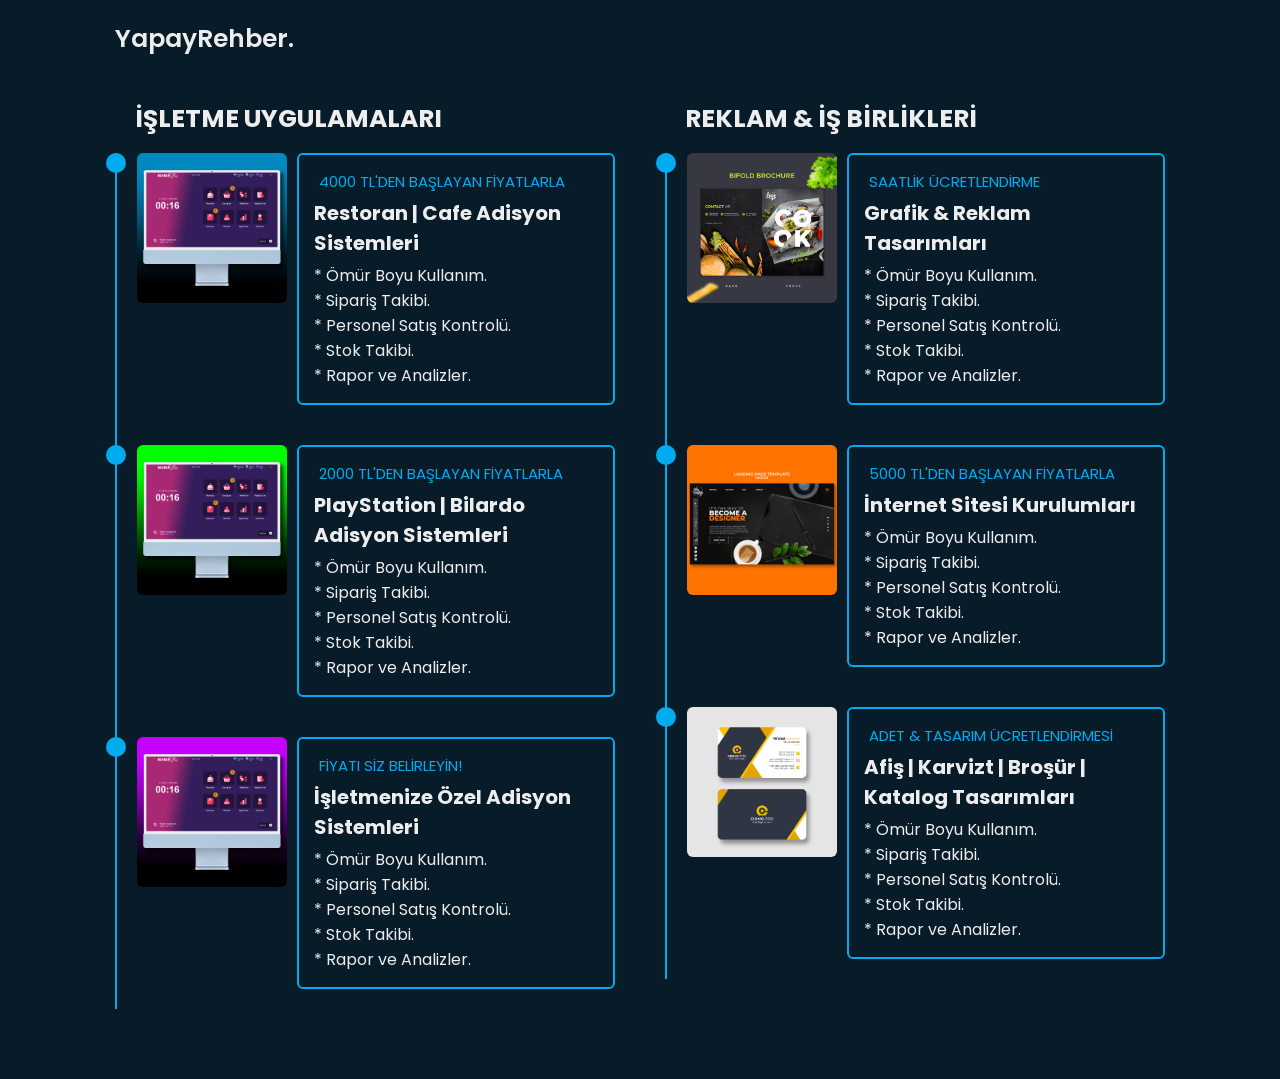
==== menu.html @ 58a8ab29 "Add files via upload" ====
<!DOCTYPE html>
<html lang="en">

<head>
    <meta charset="UTF-8">
    <meta http-equiv="X-UA-Compatible" content="IE=edge">
    <meta name="viewport" content="width=device-width, initial-scale=1.0">
    <title>Yapay Rehber | Yazılım ve Teknoloji</title>

    <link rel="stylesheet" href="mstyle.css">
</head>

<body>
    <!-- Menü Bar Tasarımı -->
    <header class="header">
        <a href="index.html" class="logo">YapayRehber.<span class="animate" style="--i:1;"></span></a>


        <div class="bx bx-menu" id="menu-icon"><span class="animate" style="--i:2;"></span></div>

    </header>

    <!-- Yolculuğum Sayfası Tasarımı -->
    <section class="education" id="education">
        <div class="education-row">
            <div class="education-column">
                <h3 class="title">İŞLETME UYGULAMALARI<span class="animate scroll" style="--i:2;"></span></h3>

                <div class="education-box">
                    <div class="education-content">
                        <div class="image-container">
                            <img src="home1.png" alt="Programlama Resmi">
                        </div>
                        <div class="content">
                            <div class="year"><i class="bx bxs-calendar"></i> 4000 TL'DEN BAŞLAYAN FİYATLARLA</div>
                            <h3>Restoran | Cafe Adisyon Sistemleri</h3>
                            <p>* Ömür Boyu Kullanım.<br>
                               * Sipariş Takibi.<br>
                               * Personel Satış Kontrolü.<br>
                               * Stok Takibi.<br>
                               * Rapor ve Analizler.<br>
                            </p>
                        </div>
                    </div>

                    <div class="education-content">
                        <div class="image-container">
                            <img src="home2.png" alt="Programlama Resmi">
                        </div>
                        <div class="content">
                            <div class="year"><i class="bx bxs-calendar"></i> 2000 TL'DEN BAŞLAYAN FİYATLARLA</div>
                            <h3>PlayStation | Bilardo Adisyon Sistemleri</h3>
                            <p>* Ömür Boyu Kullanım.<br>
                               * Sipariş Takibi.<br>
                               * Personel Satış Kontrolü.<br>
                               * Stok Takibi.<br>
                               * Rapor ve Analizler.<br>
                            </p>
                        </div>
                    </div>

                    <div class="education-content">
                        <div class="image-container">
                            <img src="home3.png" alt="Programlama Resmi">
                        </div>
                        <div class="content">
                            <div class="year"><i class="bx bxs-calendar"></i> FİYATI SİZ BELİRLEYİN!</div>
                            <h3>İşletmenize Özel Adisyon Sistemleri</h3>
                            <p>* Ömür Boyu Kullanım.<br>
                               * Sipariş Takibi.<br>
                               * Personel Satış Kontrolü.<br>
                               * Stok Takibi.<br>
                               * Rapor ve Analizler.<br>
                            </p>
                        </div>
                    </div>
                    <span class="animate scroll" style="--i:3;"></span>
                </div>
            </div>

            <div class="education-column">
                <h3 class="title">REKLAM & İŞ BİRLİKLERİ <span class="animate scroll" style="--i:4;"></span></h3>

                <div class="education-box">
                    <div class="education-content">
                        <div class="image-container">
                            <img src="menu2.jpg" alt="Programlama Resmi">
                        </div>
                        <div class="content">
                            <div class="year"><i class="bx bxs-calendar"></i> SAATLİK ÜCRETLENDİRME</div>
                            <h3>Grafik & Reklam Tasarımları</h3>
                            <p>* Ömür Boyu Kullanım.<br>
                               * Sipariş Takibi.<br>
                               * Personel Satış Kontrolü.<br>
                               * Stok Takibi.<br>
                               * Rapor ve Analizler.<br>
                            </p>
                        </div>
                    </div>

                    <div class="education-content">
                        <div class="image-container">
                            <img src="menu5.png" alt="Programlama Resmi">
                        </div>
                        <div class="content">
                            <div class="year"><i class="bx bxs-calendar"></i> 5000 TL'DEN BAŞLAYAN FİYATLARLA</div>
                            <h3>İnternet Sitesi Kurulumları</h3>
                            <p>* Ömür Boyu Kullanım.<br>
                               * Sipariş Takibi.<br>
                               * Personel Satış Kontrolü.<br>
                               * Stok Takibi.<br>
                               * Rapor ve Analizler.<br>
                            </p>
                        </div>
                    </div>

                    <div class="education-content">
                        <div class="image-container">
                            <img src="menu1.jpg" alt="Programlama Resmi">
                        </div>
                        <div class="content">
                            <div class="year"><i class="bx bxs-calendar"></i> ADET & TASARIM ÜCRETLENDİRMESİ</div>
                            <h3>Afiş | Karvizt | Broşür | Katalog Tasarımları</h3>
                            <p>* Ömür Boyu Kullanım.<br>
                               * Sipariş Takibi.<br>
                               * Personel Satış Kontrolü.<br>
                               * Stok Takibi.<br>
                               * Rapor ve Analizler.<br>
                            </p>
                        </div>
                    </div>
                    <span class="animate scroll" style="--i:5;"></span>
                </div>
            </div>
        </div>
    </section>

    <script src="mscrip.js"></script>
</body>
</html>
---- mstyle.css ----
@import url("https://fonts.googleapis.com/css2?family=Poppins:wght@300;400;500;600;700;800;900&display=swap");

* {
    margin: 0;
    padding: 0;
    box-sizing: border-box;
    text-decoration: none;
    border: none;
    outline: none;
    scroll-behavior: smooth;
    font-family: "Poppins", "sans-serif";
}

:root {
    --bg-color: #081b29;
    --second-bg-color: #112e42;
    --text-color: #ededed;
    --mainicolor: #00abf0;
}

html {
    font-size: 62.5%;
    overflow-x: hidden;
}

body {
    background: var(--bg-color);
    color: var(--text-color);
}

.header {
    position: fixed;
    top: 0;
    left: 0;
    width: 100%;
    padding: 2rem 9%;
    background: transparent;
    display: flex;
    justify-content: space-between;
    align-items: center;
    z-index: 100;
    transition: .3s;
}

.header.sticky {
    background: var(--bg-color);
}   

.logo {
    position: relative;
    font-size: 2.5rem;
    color: var(--text-color);
    font-weight: 600;
}
.navbar {
    position: relative;
}

.navbar a {
    font-size: 1.7rem;
    color: var(--text-color);
    font-weight: 500;
    margin-left: 3.5rem;
    transition: .3s;
}

.navbar a:hover,
.navbar a.active {
    color: var(--mainicolor);
}

#menu-icon {
    position: relative;
    font-size: 3.6rem;
    color: var(--text-color);
    cursor: pointer;
    display: none;
}

section {
    min-height: 100vh;
    padding: 10rem 9% 2rem;
}

/* Yolculuğum sayfası  */
.education {
    display: flex;
    justify-content: center;
    align-items: center;
    flex-direction: column;
    min-height: auto;
    padding-bottom: 5rem;
}

.education .education-row {
    display: flex;
    flex-wrap: wrap;
    gap: 5rem;
}

.education-row .education-column {
    flex: 1 1 40rem;
}

.education-column .title {
    position: relative;
    display: inline-block;
    font-size: 2.5rem;
    margin: 0 0 1.5rem 2rem;
}

.education-column .education-box {
    position: relative;
    border-left: .2rem solid var(--mainicolor);
}

.education-box .education-content {
    position: relative;
    padding-left: 2rem;
}

.education-box .education-content::before {
    content: "";
    position: absolute;
    top: 0;
    left: -1.1rem;
    width: 2rem;
    height: 2rem;
    background: var(--mainicolor);
    border-radius: 50%;
}

.education-content .content {
    position: relative;
    padding: 1.5rem;
    border: .2rem solid var(--mainicolor);
    border-radius: .6rem;
    margin-bottom: 2rem;
    overflow: hidden;
}

.education-content .content::before {
    content: "";
    position: absolute;
    top: 0;
    left: 0;
    width: 0;
    height: 100%;
    background: var(--second-bg-color);
    z-index: -1;
    transition: .5s;
}

.education-content .content:hover::before {
    width: 100%;
}

.education-content .content .year {
    font-size: 1.5rem;
    color: var(--mainicolor);
    padding-bottom: .5rem;
}

.education-content .content .year i {
    padding-right: .5rem;
}

.education-content .content h3 {
    font-size: 2rem;
}

.education-content .content p {
    font-size: 1.6rem;
    padding-top: .5rem;
}

/* anımation reload and scroll  */
.animate {
    position: absolute;
    top: 0%;
    right: 0;
    width: 100%;
    height: 100%;
    background-color: var(--bg-color);
    z-index: 98;
}
.animate.home-img {
    width: 50%;
}

.logo .animate,
.navbar .animate,
#menu-icon .animate,
.home.show-animate .animate {
    animation: showRight 1s ease forwards;
    animation-delay: calc(.3s * var(--i));
}
.animate.scroll {
    transition: 1s ease;
    transition-delay:calc(.3s / var(--i)) ;
    animation: none;
}

section:nth-child(odd) .animate.scroll,
.footer .animate.animate.scroll {
    background: var(--second-bg-color);
}

.education .education-box .animate.scroll {
    width: 105%;
}

.about.show-animate .animate.scroll,
.education.show-animate .animate.scroll,
.skills.show-animate .animate.scroll,
.contact.show-animate .animate.scroll,
.footer.show-animate .animate.scroll{
    transition-delay: calc(.3s * var(--i));
    width: 0;
}

/* keyframes anımatıons */
@keyframes homeBgText {
    0%,
    10%,
    100% {
        background-position: -33rem 0;
    }

    65%,
    85% {
        background-position:0 0;
    }
}

@keyframes homeCursorText {
    0%,
    10%,
    100% {
        width: 0;
    }

    65%,
    78%,
    85% {
        width: 100%;
        opacity: 1;
    }

    75%,
    81% {
        opacity: 0;
    }
}

@keyframes aboutSpinner {
    100% {
        transform: translate(-50%,-50%) rotate(360deg);
    }
}


@keyframes showRight {
    100% {
        width: 0;
    }
}


/* Yolculuğum sayfası */
.education {
    display: flex;
    justify-content: center;
    align-items: center;
    flex-direction: column;
    min-height: auto;
    padding-bottom: 5rem;
}

.education .education-row {
    display: flex;
    flex-wrap: wrap;
    gap: 5rem;
}

.education-row .education-column {
    flex: 1 1 40rem;
}

.education-box .education-content {
    position: relative;
    display: flex;
    margin-bottom: 2rem;
}

.image-container {
    flex: 0 0 15rem; /* Resmin genişliği */
    margin-right: 1rem; /* Resim ve içerik arasındaki boşluk */
}

.image-container img {
    width: 100%; /* Resmin genişliği, kutunun tamamını kapsar */
    height: auto; /* Yüksekliği otomatik ayarla */
    border-radius: 0.6rem; /* Köşeleri yuvarlat */
}

.education-content .content {
    position: relative;
    padding: 1.5rem;
    border: .2rem solid var(--mainicolor);
    border-radius: .6rem;
    flex-grow: 1; /* İçeriğin alanı kaplamasını sağla */
}

.education-content .content .year {
    font-size: 1.5rem;
    color: var(--mainicolor);
    padding-bottom: .5rem;
}
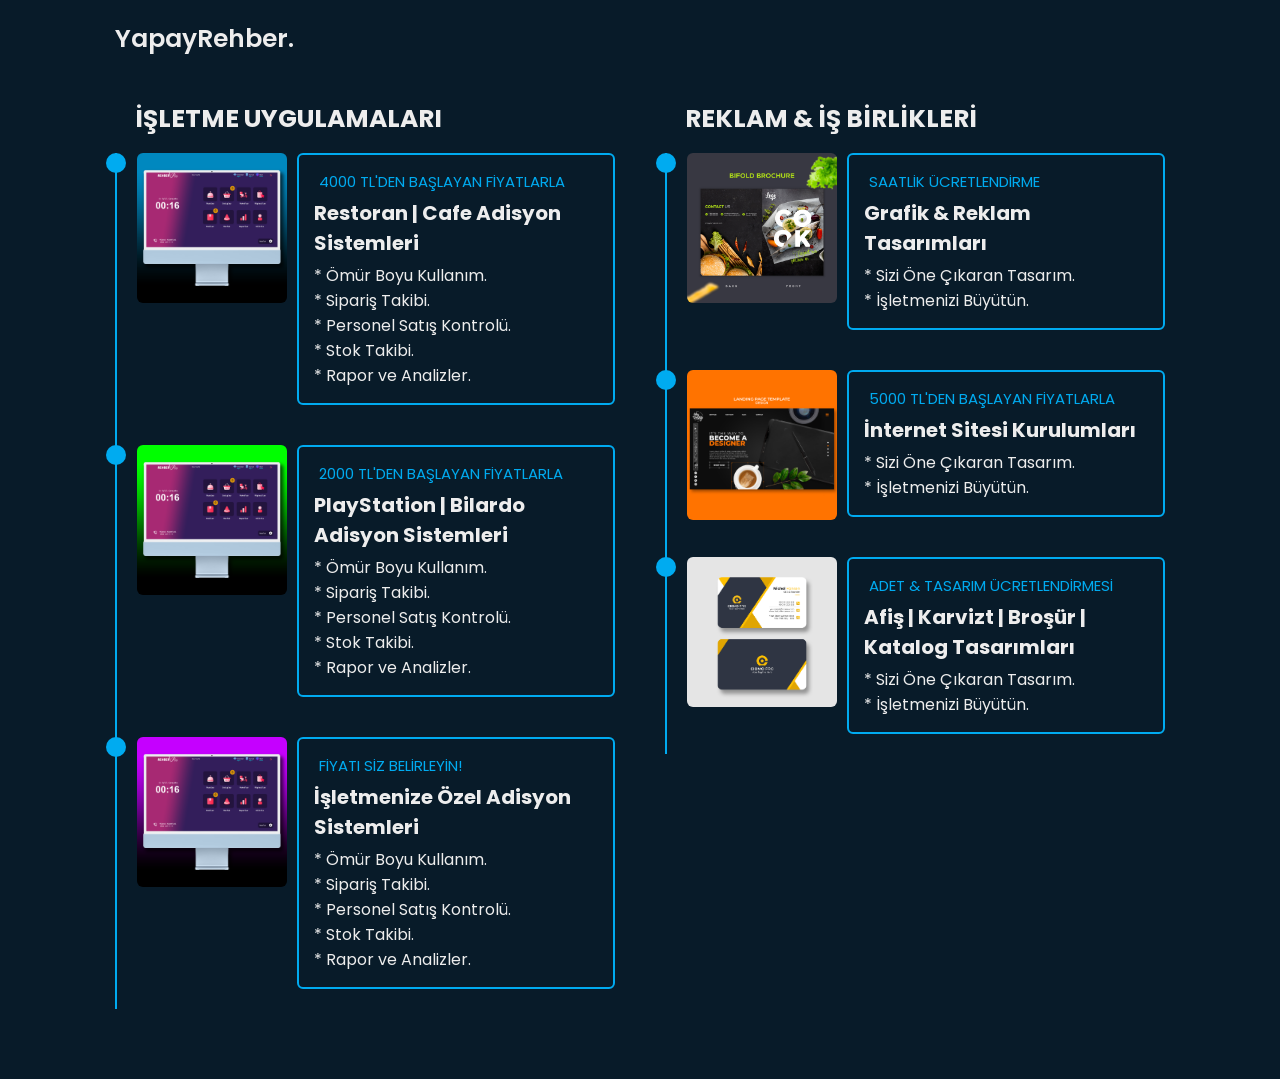
==== commit 467ee7ef: "Add files via upload" ====
--- a/menu.html
+++ b/menu.html
@@ -89,12 +89,9 @@
                         <div class="content">
                             <div class="year"><i class="bx bxs-calendar"></i> SAATLİK ÜCRETLENDİRME</div>
                             <h3>Grafik & Reklam Tasarımları</h3>
-                            <p>* Ömür Boyu Kullanım.<br>
-                               * Sipariş Takibi.<br>
-                               * Personel Satış Kontrolü.<br>
-                               * Stok Takibi.<br>
-                               * Rapor ve Analizler.<br>
-                            </p>
+                            <p>* Sizi Öne Çıkaran Tasarım.<br>
+                                * İşletmenizi Büyütün.<br>
+                             </p>
                         </div>
                     </div>
 
@@ -105,11 +102,8 @@
                         <div class="content">
                             <div class="year"><i class="bx bxs-calendar"></i> 5000 TL'DEN BAŞLAYAN FİYATLARLA</div>
                             <h3>İnternet Sitesi Kurulumları</h3>
-                            <p>* Ömür Boyu Kullanım.<br>
-                               * Sipariş Takibi.<br>
-                               * Personel Satış Kontrolü.<br>
-                               * Stok Takibi.<br>
-                               * Rapor ve Analizler.<br>
+                            <p>* Sizi Öne Çıkaran Tasarım.<br>
+                               * İşletmenizi Büyütün.<br>
                             </p>
                         </div>
                     </div>
@@ -121,12 +115,9 @@
                         <div class="content">
                             <div class="year"><i class="bx bxs-calendar"></i> ADET & TASARIM ÜCRETLENDİRMESİ</div>
                             <h3>Afiş | Karvizt | Broşür | Katalog Tasarımları</h3>
-                            <p>* Ömür Boyu Kullanım.<br>
-                               * Sipariş Takibi.<br>
-                               * Personel Satış Kontrolü.<br>
-                               * Stok Takibi.<br>
-                               * Rapor ve Analizler.<br>
-                            </p>
+                            <p>* Sizi Öne Çıkaran Tasarım.<br>
+                                * İşletmenizi Büyütün.<br>
+                             </p>
                         </div>
                     </div>
                     <span class="animate scroll" style="--i:5;"></span>
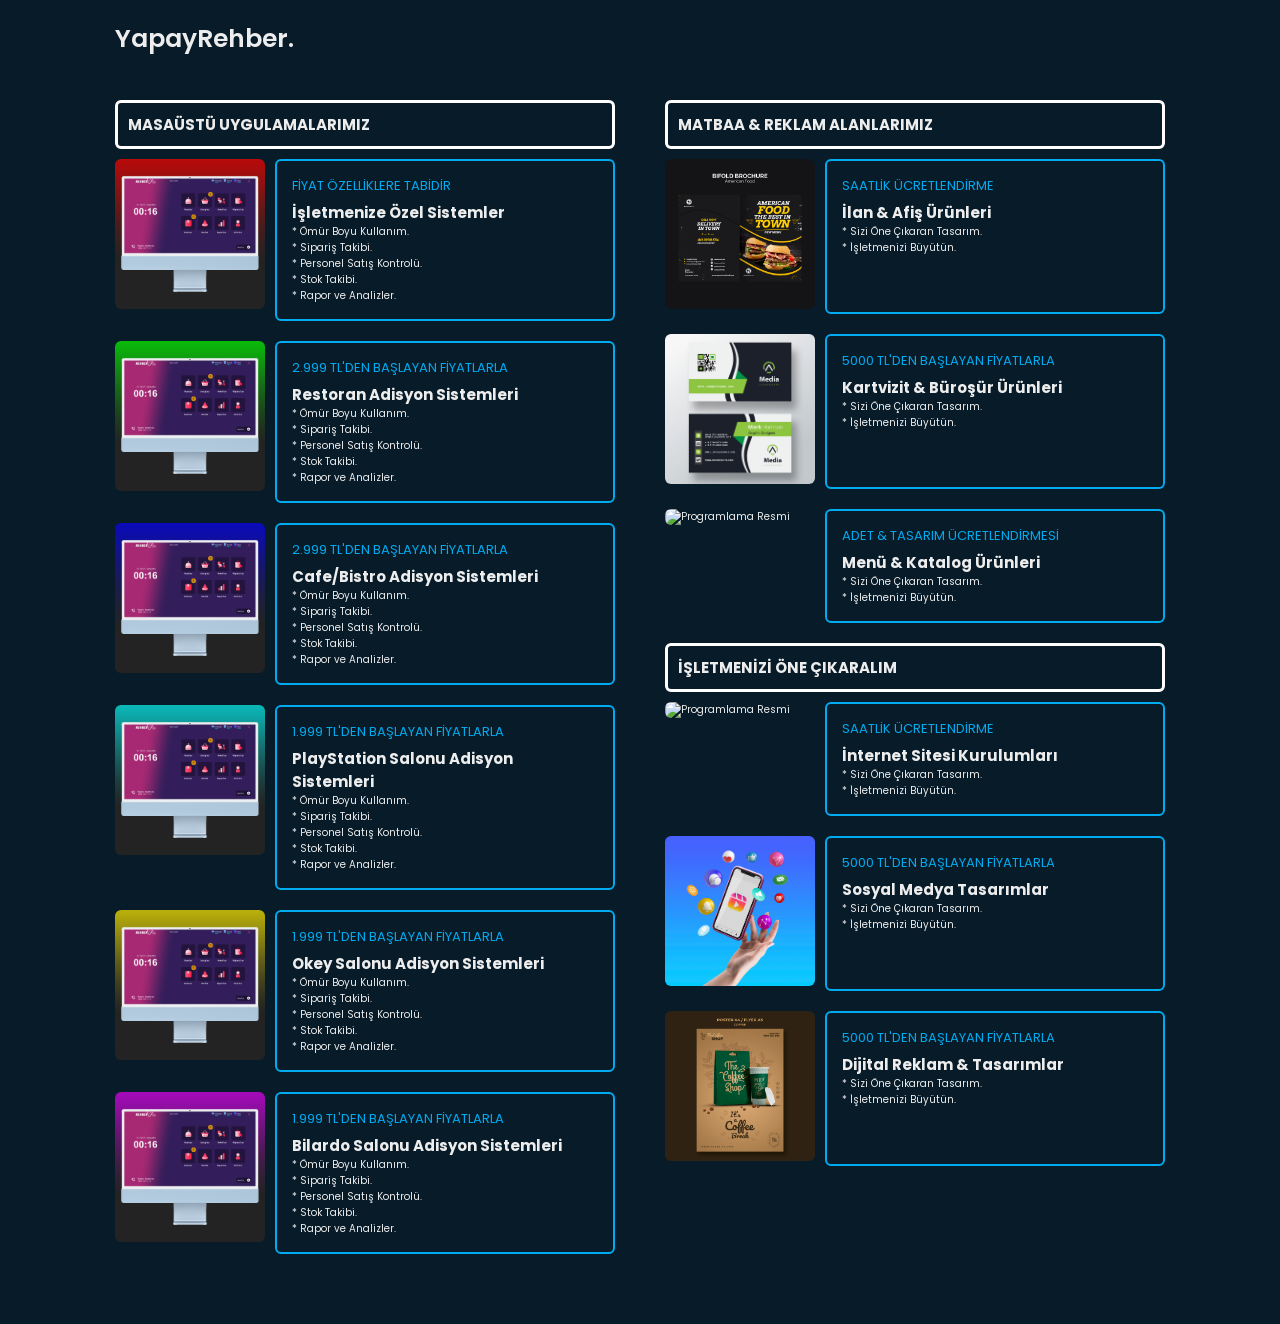
==== commit 58ff4f3e: "Add files via upload" ====
--- a/menu.html
+++ b/menu.html
@@ -24,48 +24,92 @@
     <section class="education" id="education">
         <div class="education-row">
             <div class="education-column">
-                <h3 class="title">İŞLETME UYGULAMALARI<span class="animate scroll" style="--i:2;"></span></h3>
+                <h3 class="title">MASAÜSTÜ UYGULAMALARIMIZ<span class="animate scroll" style="--i:2;"></span></h3>
 
                 <div class="education-box">
                     <div class="education-content">
                         <div class="image-container">
-                            <img src="home1.png" alt="Programlama Resmi">
-                        </div>
-                        <div class="content">
-                            <div class="year"><i class="bx bxs-calendar"></i> 4000 TL'DEN BAŞLAYAN FİYATLARLA</div>
-                            <h3>Restoran | Cafe Adisyon Sistemleri</h3>
-                            <p>* Ömür Boyu Kullanım.<br>
-                               * Sipariş Takibi.<br>
-                               * Personel Satış Kontrolü.<br>
-                               * Stok Takibi.<br>
-                               * Rapor ve Analizler.<br>
-                            </p>
-                        </div>
-                    </div>
-
-                    <div class="education-content">
-                        <div class="image-container">
-                            <img src="home2.png" alt="Programlama Resmi">
-                        </div>
-                        <div class="content">
-                            <div class="year"><i class="bx bxs-calendar"></i> 2000 TL'DEN BAŞLAYAN FİYATLARLA</div>
-                            <h3>PlayStation | Bilardo Adisyon Sistemleri</h3>
-                            <p>* Ömür Boyu Kullanım.<br>
-                               * Sipariş Takibi.<br>
-                               * Personel Satış Kontrolü.<br>
-                               * Stok Takibi.<br>
-                               * Rapor ve Analizler.<br>
-                            </p>
-                        </div>
-                    </div>
-
-                    <div class="education-content">
-                        <div class="image-container">
-                            <img src="home3.png" alt="Programlama Resmi">
-                        </div>
-                        <div class="content">
-                            <div class="year"><i class="bx bxs-calendar"></i> FİYATI SİZ BELİRLEYİN!</div>
-                            <h3>İşletmenize Özel Adisyon Sistemleri</h3>
+                            <img src="1.png" alt="Programlama Resmi">
+                        </div>
+                        <div class="content">
+                            <div class="year"><i class="bx bxs-calendar"></i>FİYAT ÖZELLİKLERE TABİDİR</div>
+                            <h3>İşletmenize Özel Sistemler</h3>
+                            <p>* Ömür Boyu Kullanım.<br>
+                               * Sipariş Takibi.<br>
+                               * Personel Satış Kontrolü.<br>
+                               * Stok Takibi.<br>
+                               * Rapor ve Analizler.<br>
+                            </p>
+                        </div>
+                    </div>
+                    <div class="education-content">
+                        <div class="image-container">
+                            <img src="2.png" alt="Programlama Resmi">
+                        </div>
+                        <div class="content">
+                            <div class="year"><i class="bx bxs-calendar"></i>2.999 TL'DEN BAŞLAYAN FİYATLARLA</div>
+                            <h3>Restoran Adisyon Sistemleri</h3>
+                            <p>* Ömür Boyu Kullanım.<br>
+                               * Sipariş Takibi.<br>
+                               * Personel Satış Kontrolü.<br>
+                               * Stok Takibi.<br>
+                               * Rapor ve Analizler.<br>
+                            </p>
+                        </div>
+                    </div>
+                    <div class="education-content">
+                        <div class="image-container">
+                            <img src="3.png" alt="Programlama Resmi">
+                        </div>
+                        <div class="content">
+                            <div class="year"><i class="bx bxs-calendar"></i>2.999 TL'DEN BAŞLAYAN FİYATLARLA</div>
+                            <h3>Cafe/Bistro Adisyon Sistemleri</h3>
+                            <p>* Ömür Boyu Kullanım.<br>
+                               * Sipariş Takibi.<br>
+                               * Personel Satış Kontrolü.<br>
+                               * Stok Takibi.<br>
+                               * Rapor ve Analizler.<br>
+                            </p>
+                        </div>
+                    </div>
+                    <div class="education-content">
+                        <div class="image-container">
+                            <img src="4.png" alt="Programlama Resmi">
+                        </div>
+                        <div class="content">
+                            <div class="year"><i class="bx bxs-calendar"></i>1.999 TL'DEN BAŞLAYAN FİYATLARLA</div>
+                            <h3>PlayStation Salonu Adisyon Sistemleri</h3>
+                            <p>* Ömür Boyu Kullanım.<br>
+                               * Sipariş Takibi.<br>
+                               * Personel Satış Kontrolü.<br>
+                               * Stok Takibi.<br>
+                               * Rapor ve Analizler.<br>
+                            </p>
+                        </div>
+                    </div>
+
+                    <div class="education-content">
+                        <div class="image-container">
+                            <img src="5.png" alt="Programlama Resmi">
+                        </div>
+                        <div class="content">
+                            <div class="year"><i class="bx bxs-calendar"></i>1.999 TL'DEN BAŞLAYAN FİYATLARLA</div>
+                            <h3>Okey Salonu Adisyon Sistemleri</h3>
+                            <p>* Ömür Boyu Kullanım.<br>
+                               * Sipariş Takibi.<br>
+                               * Personel Satış Kontrolü.<br>
+                               * Stok Takibi.<br>
+                               * Rapor ve Analizler.<br>
+                            </p>
+                        </div>
+                    </div>
+                    <div class="education-content">
+                        <div class="image-container">
+                            <img src="6.png" alt="Programlama Resmi">
+                        </div>
+                        <div class="content">
+                            <div class="year"><i class="bx bxs-calendar"></i>1.999 TL'DEN BAŞLAYAN FİYATLARLA</div>
+                            <h3>Bilardo Salonu Adisyon Sistemleri</h3>
                             <p>* Ömür Boyu Kullanım.<br>
                                * Sipariş Takibi.<br>
                                * Personel Satış Kontrolü.<br>
@@ -79,16 +123,16 @@
             </div>
 
             <div class="education-column">
-                <h3 class="title">REKLAM & İŞ BİRLİKLERİ <span class="animate scroll" style="--i:4;"></span></h3>
+                <h3 class="title">MATBAA & REKLAM ALANLARIMIZ <span class="animate scroll" style="--i:4;"></span></h3>
 
                 <div class="education-box">
                     <div class="education-content">
                         <div class="image-container">
-                            <img src="menu2.jpg" alt="Programlama Resmi">
+                            <img src="10.jpg" alt="Programlama Resmi">
                         </div>
                         <div class="content">
                             <div class="year"><i class="bx bxs-calendar"></i> SAATLİK ÜCRETLENDİRME</div>
-                            <h3>Grafik & Reklam Tasarımları</h3>
+                            <h3>İlan & Afiş  Ürünleri</h3>
                             <p>* Sizi Öne Çıkaran Tasarım.<br>
                                 * İşletmenizi Büyütün.<br>
                              </p>
@@ -97,11 +141,11 @@
 
                     <div class="education-content">
                         <div class="image-container">
-                            <img src="menu5.png" alt="Programlama Resmi">
+                            <img src="9.jpg" alt="Programlama Resmi">
                         </div>
                         <div class="content">
                             <div class="year"><i class="bx bxs-calendar"></i> 5000 TL'DEN BAŞLAYAN FİYATLARLA</div>
-                            <h3>İnternet Sitesi Kurulumları</h3>
+                            <h3>Kartvizit & Büroşür Ürünleri</h3>
                             <p>* Sizi Öne Çıkaran Tasarım.<br>
                                * İşletmenizi Büyütün.<br>
                             </p>
@@ -110,19 +154,68 @@
 
                     <div class="education-content">
                         <div class="image-container">
-                            <img src="menu1.jpg" alt="Programlama Resmi">
+                            <img src="8.jpg" alt="Programlama Resmi">
                         </div>
                         <div class="content">
                             <div class="year"><i class="bx bxs-calendar"></i> ADET & TASARIM ÜCRETLENDİRMESİ</div>
-                            <h3>Afiş | Karvizt | Broşür | Katalog Tasarımları</h3>
+                            <h3>Menü & Katalog Ürünleri</h3>
                             <p>* Sizi Öne Çıkaran Tasarım.<br>
                                 * İşletmenizi Büyütün.<br>
                              </p>
                         </div>
                     </div>
+
+                    <div class="education-column">
+                        <h3 class="title">İŞLETMENİZİ ÖNE ÇIKARALIM<span class="animate scroll" style="--i:4;"></span></h3>
+        
+                        <div class="education-box">
+                            <div class="education-content">
+                                <div class="image-container">
+                                    <img src="13.jpg" alt="Programlama Resmi">
+                                </div>
+                                <div class="content">
+                                    <div class="year"><i class="bx bxs-calendar"></i> SAATLİK ÜCRETLENDİRME</div>
+                                    <h3>İnternet Sitesi Kurulumları</h3>
+                                    <p>* Sizi Öne Çıkaran Tasarım.<br>
+                                        * İşletmenizi Büyütün.<br>
+                                     </p>
+                                </div>
+                            </div>
+        
+                            <div class="education-content">
+                                <div class="image-container">
+                                    <img src="12.jpg" alt="Programlama Resmi">
+                                </div>
+                                <div class="content">
+                                    <div class="year"><i class="bx bxs-calendar"></i> 5000 TL'DEN BAŞLAYAN FİYATLARLA</div>
+                                    <h3>Sosyal Medya Tasarımlar</h3>
+                                    <p>* Sizi Öne Çıkaran Tasarım.<br>
+                                       * İşletmenizi Büyütün.<br>
+                                    </p>
+                                </div>
+                            </div>
+        
+                            <div class="education-content">
+                                <div class="image-container">
+                                    <img src="7.jpg" alt="Programlama Resmi">
+                                </div>
+                                <div class="content">
+                                    <div class="year"><i class="bx bxs-calendar"></i> 5000 TL'DEN BAŞLAYAN FİYATLARLA</div>
+                                    <h3>Dijital Reklam & Tasarımlar</h3>
+                                    <p>* Sizi Öne Çıkaran Tasarım.<br>
+                                       * İşletmenizi Büyütün.<br>
+                                    </p>
+                                </div>
+                            </div>
+                        
+                            <span class="animate scroll" style="--i:5;"></span>
+                        </div>
+                    </div>
                     <span class="animate scroll" style="--i:5;"></span>
                 </div>
             </div>
+
+            
         </div>
     </section>
 
--- a/mstyle.css
+++ b/mstyle.css
@@ -1,5 +1,6 @@
 @import url("https://fonts.googleapis.com/css2?family=Poppins:wght@300;400;500;600;700;800;900&display=swap");
 
+/* Genel Ayarlar */
 * {
     margin: 0;
     padding: 0;
@@ -8,14 +9,14 @@
     border: none;
     outline: none;
     scroll-behavior: smooth;
-    font-family: "Poppins", "sans-serif";
+    font-family: "Poppins", sans-serif;
 }
 
 :root {
     --bg-color: #081b29;
     --second-bg-color: #112e42;
     --text-color: #ededed;
-    --mainicolor: #00abf0;
+    --main-color: #00abf0;
 }
 
 html {
@@ -28,32 +29,32 @@
     color: var(--text-color);
 }
 
+/* Header */
 .header {
     position: fixed;
     top: 0;
     left: 0;
     width: 100%;
     padding: 2rem 9%;
-    background: transparent;
     display: flex;
     justify-content: space-between;
     align-items: center;
     z-index: 100;
-    transition: .3s;
+    transition: 0.3s;
 }
 
 .header.sticky {
     background: var(--bg-color);
-}   
+}
 
 .logo {
-    position: relative;
     font-size: 2.5rem;
     color: var(--text-color);
     font-weight: 600;
 }
+
 .navbar {
-    position: relative;
+    display: flex;
 }
 
 .navbar a {
@@ -61,34 +62,32 @@
     color: var(--text-color);
     font-weight: 500;
     margin-left: 3.5rem;
-    transition: .3s;
+    transition: 0.3s;
 }
 
 .navbar a:hover,
 .navbar a.active {
-    color: var(--mainicolor);
+    color: var(--main-color);
 }
 
 #menu-icon {
-    position: relative;
     font-size: 3.6rem;
     color: var(--text-color);
     cursor: pointer;
     display: none;
 }
 
+/* Ana Bölüm */
 section {
     min-height: 100vh;
     padding: 10rem 9% 2rem;
 }
 
-/* Yolculuğum sayfası  */
+/* Education Bölümü */
 .education {
     display: flex;
-    justify-content: center;
+    flex-direction: column;
     align-items: center;
-    flex-direction: column;
-    min-height: auto;
     padding-bottom: 5rem;
 }
 
@@ -101,219 +100,158 @@
 .education-row .education-column {
     flex: 1 1 40rem;
 }
-
-.education-column .title {
-    position: relative;
-    display: inline-block;
-    font-size: 2.5rem;
-    margin: 0 0 1.5rem 2rem;
-}
-
-.education-column .education-box {
-    position: relative;
-    border-left: .2rem solid var(--mainicolor);
+.education-row .education-column .title{
+    font-size: 1.5rem;
+    padding: 1rem;
+    margin-bottom: 1rem;
+    border: 0.3rem solid #ffffff;
+    border-radius: 0.6rem;
+    flex-grow: 1;
 }
 
 .education-box .education-content {
-    position: relative;
-    padding-left: 2rem;
-}
-
-.education-box .education-content::before {
-    content: "";
-    position: absolute;
-    top: 0;
-    left: -1.1rem;
-    width: 2rem;
-    height: 2rem;
-    background: var(--mainicolor);
-    border-radius: 50%;
+    display: flex;
+    margin-bottom: 2rem;
+}
+
+.image-container {
+    flex: 0 0 15rem;
+    margin-right: 1rem;
+}
+
+.image-container img {
+    width: 100%;
+    height: auto;
+    border-radius: 0.6rem;
 }
 
 .education-content .content {
-    position: relative;
     padding: 1.5rem;
-    border: .2rem solid var(--mainicolor);
-    border-radius: .6rem;
-    margin-bottom: 2rem;
-    overflow: hidden;
-}
-
-.education-content .content::before {
-    content: "";
-    position: absolute;
-    top: 0;
-    left: 0;
-    width: 0;
-    height: 100%;
-    background: var(--second-bg-color);
-    z-index: -1;
-    transition: .5s;
-}
-
-.education-content .content:hover::before {
-    width: 100%;
+    border: 0.2rem solid var(--main-color);
+    border-radius: 0.6rem;
+    flex-grow: 1;
 }
 
 .education-content .content .year {
+    font-size: 1.3rem;
+    color: var(--main-color);
+    padding-bottom: 0.5rem;
+}
+
+.education-content .content h3 {
     font-size: 1.5rem;
-    color: var(--mainicolor);
-    padding-bottom: .5rem;
-}
-
-.education-content .content .year i {
-    padding-right: .5rem;
-}
-
-.education-content .content h3 {
-    font-size: 2rem;
-}
-
-.education-content .content p {
-    font-size: 1.6rem;
-    padding-top: .5rem;
-}
-
-/* anımation reload and scroll  */
-.animate {
-    position: absolute;
-    top: 0%;
-    right: 0;
-    width: 100%;
-    height: 100%;
-    background-color: var(--bg-color);
-    z-index: 98;
-}
-.animate.home-img {
-    width: 50%;
-}
-
-.logo .animate,
-.navbar .animate,
-#menu-icon .animate,
-.home.show-animate .animate {
-    animation: showRight 1s ease forwards;
-    animation-delay: calc(.3s * var(--i));
-}
-.animate.scroll {
-    transition: 1s ease;
-    transition-delay:calc(.3s / var(--i)) ;
-    animation: none;
-}
-
-section:nth-child(odd) .animate.scroll,
-.footer .animate.animate.scroll {
-    background: var(--second-bg-color);
-}
-
-.education .education-box .animate.scroll {
-    width: 105%;
-}
-
-.about.show-animate .animate.scroll,
-.education.show-animate .animate.scroll,
-.skills.show-animate .animate.scroll,
-.contact.show-animate .animate.scroll,
-.footer.show-animate .animate.scroll{
-    transition-delay: calc(.3s * var(--i));
-    width: 0;
-}
-
-/* keyframes anımatıons */
+}
+
+
+/* Medya Sorguları */
+@media (max-width: 1200px) {
+    html {
+        font-size: 55%;
+    }
+}
+
+@media (max-width: 991px) {
+    .header {
+        padding: 2rem 4%;
+    }
+    section {
+        padding: 10rem 4% 2rem;
+    }
+}
+
+@media (max-width: 768px) {
+    #menu-icon {
+        display: block;
+    }
+    .navbar {
+        position: absolute;
+        top: 100%;
+        left: -100%;
+        width: 100%;
+        padding: 1rem 4%;
+        background: var(--main-color);
+        box-shadow: 0 0.5rem 1rem rgba(0, 0, 0, 0.2);
+        z-index: -1;
+        transition: 0.25s ease;
+    }
+    .navbar.active {
+        left: 0;
+    }
+    .navbar a {
+        display: block;
+        font-size: 2rem;
+        margin: 3rem 0;
+        transform: translateX(-20rem);
+        transition: 0.25s ease;
+    }
+    .navbar.active a {
+        transform: translateX(0);
+    }
+}
+
+@media (max-width: 520px) {
+    html {
+        font-size: 50%;
+    }
+    .home-sci {
+        width: 160px;
+    }
+    .home-sci a {
+        width: 38px;
+        height: 38px;
+    }
+}
+
+@media (max-width: 462px) {
+    .education {
+        padding: 10rem 4% 5rem;
+    }
+    .footer {
+        flex-direction: column-reverse;
+    }
+    .footer p {
+        margin-top: 2rem;
+        text-align: center;
+    }
+}
+
+@media (max-width: 371px) {
+    .home {
+        justify-content: center;
+    }
+}
+
+/* Animasyonlar */
 @keyframes homeBgText {
-    0%,
-    10%,
-    100% {
+    0%, 10%, 100% {
         background-position: -33rem 0;
     }
-
-    65%,
-    85% {
-        background-position:0 0;
+    65%, 85% {
+        background-position: 0 0;
     }
 }
 
 @keyframes homeCursorText {
-    0%,
-    10%,
-    100% {
+    0%, 10%, 100% {
         width: 0;
     }
-
-    65%,
-    78%,
-    85% {
+    65%, 78%, 85% {
         width: 100%;
         opacity: 1;
     }
-
-    75%,
-    81% {
+    75%, 81% {
         opacity: 0;
     }
 }
 
 @keyframes aboutSpinner {
     100% {
-        transform: translate(-50%,-50%) rotate(360deg);
-    }
-}
-
+        transform: rotate(360deg);
+    }
+}
 
 @keyframes showRight {
     100% {
         width: 0;
     }
 }
-
-
-/* Yolculuğum sayfası */
-.education {
-    display: flex;
-    justify-content: center;
-    align-items: center;
-    flex-direction: column;
-    min-height: auto;
-    padding-bottom: 5rem;
-}
-
-.education .education-row {
-    display: flex;
-    flex-wrap: wrap;
-    gap: 5rem;
-}
-
-.education-row .education-column {
-    flex: 1 1 40rem;
-}
-
-.education-box .education-content {
-    position: relative;
-    display: flex;
-    margin-bottom: 2rem;
-}
-
-.image-container {
-    flex: 0 0 15rem; /* Resmin genişliği */
-    margin-right: 1rem; /* Resim ve içerik arasındaki boşluk */
-}
-
-.image-container img {
-    width: 100%; /* Resmin genişliği, kutunun tamamını kapsar */
-    height: auto; /* Yüksekliği otomatik ayarla */
-    border-radius: 0.6rem; /* Köşeleri yuvarlat */
-}
-
-.education-content .content {
-    position: relative;
-    padding: 1.5rem;
-    border: .2rem solid var(--mainicolor);
-    border-radius: .6rem;
-    flex-grow: 1; /* İçeriğin alanı kaplamasını sağla */
-}
-
-.education-content .content .year {
-    font-size: 1.5rem;
-    color: var(--mainicolor);
-    padding-bottom: .5rem;
-}
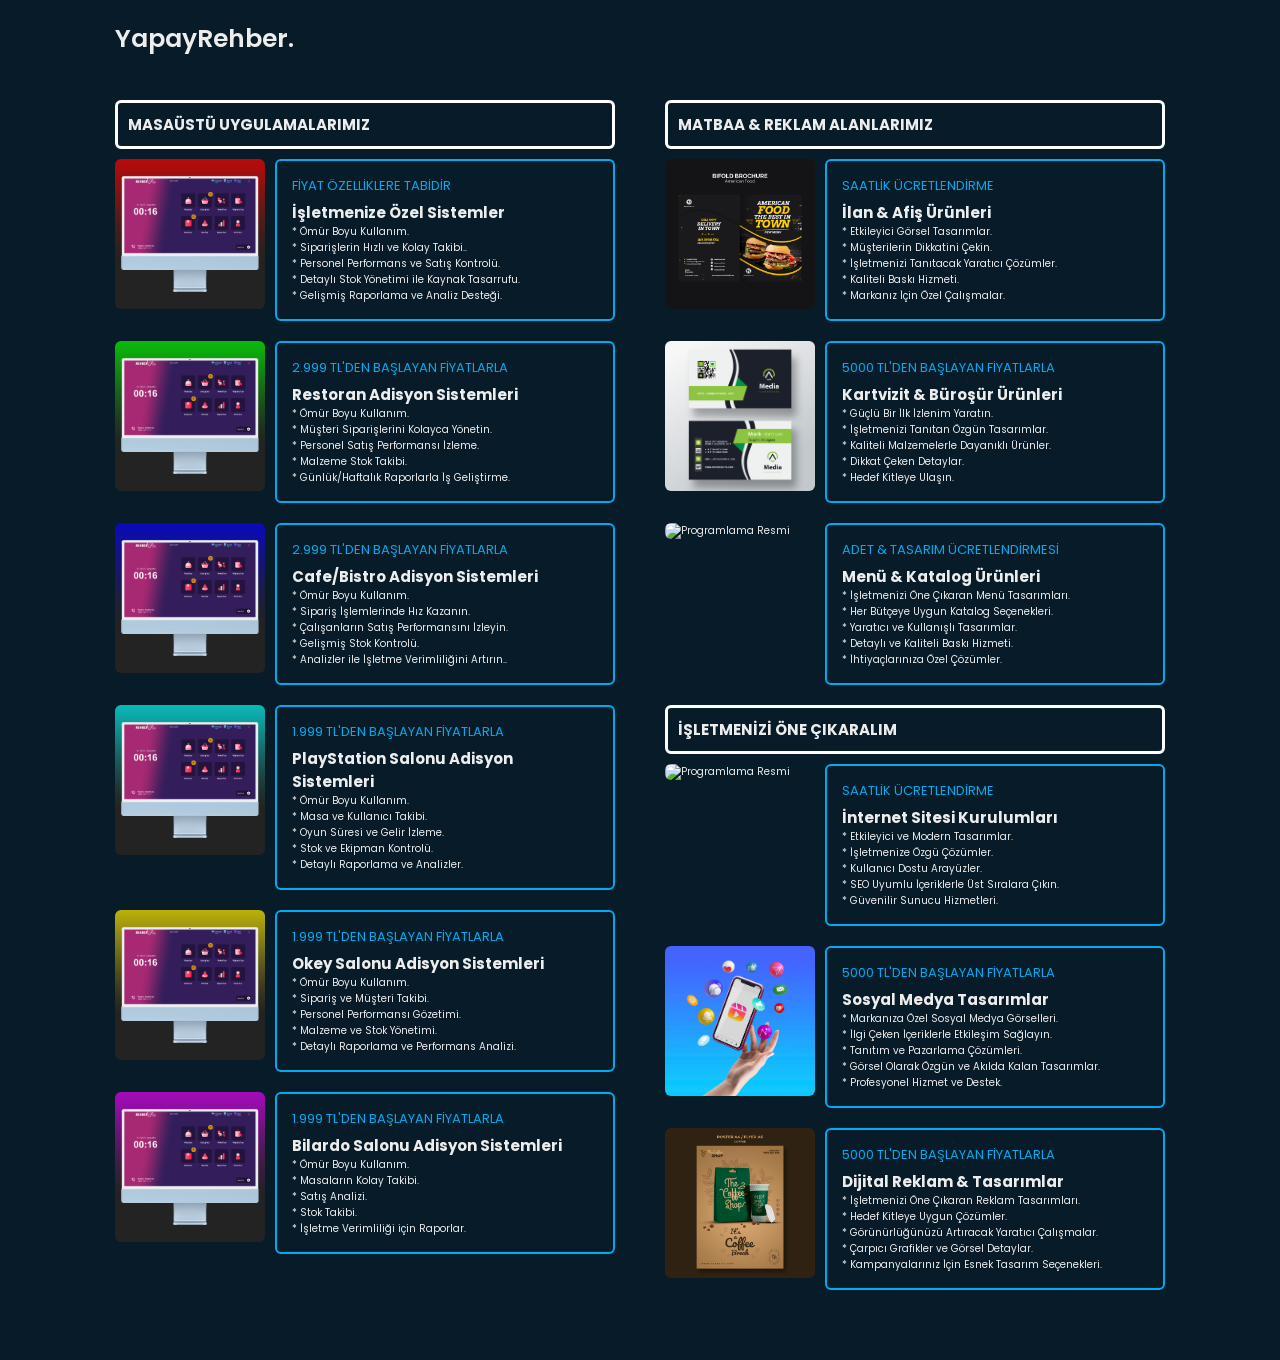
==== commit 786eaf8d: "Update menu.html" ====
--- a/menu.html
+++ b/menu.html
@@ -35,10 +35,10 @@
                             <div class="year"><i class="bx bxs-calendar"></i>FİYAT ÖZELLİKLERE TABİDİR</div>
                             <h3>İşletmenize Özel Sistemler</h3>
                             <p>* Ömür Boyu Kullanım.<br>
-                               * Sipariş Takibi.<br>
-                               * Personel Satış Kontrolü.<br>
-                               * Stok Takibi.<br>
-                               * Rapor ve Analizler.<br>
+                               * Siparişlerin Hızlı ve Kolay Takibi..<br>
+                               * Personel Performans ve Satış Kontrolü.<br>
+                               * Detaylı Stok Yönetimi ile Kaynak Tasarrufu.<br>
+                               * Gelişmiş Raporlama ve Analiz Desteği.<br>
                             </p>
                         </div>
                     </div>
@@ -50,10 +50,10 @@
                             <div class="year"><i class="bx bxs-calendar"></i>2.999 TL'DEN BAŞLAYAN FİYATLARLA</div>
                             <h3>Restoran Adisyon Sistemleri</h3>
                             <p>* Ömür Boyu Kullanım.<br>
-                               * Sipariş Takibi.<br>
-                               * Personel Satış Kontrolü.<br>
-                               * Stok Takibi.<br>
-                               * Rapor ve Analizler.<br>
+                               * Müşteri Siparişlerini Kolayca Yönetin.<br>
+                               * Personel Satış Performansı İzleme.<br>
+                               * Malzeme Stok Takibi.<br>
+                               * Günlük/Haftalık Raporlarla İş Geliştirme.<br>
                             </p>
                         </div>
                     </div>
@@ -65,10 +65,10 @@
                             <div class="year"><i class="bx bxs-calendar"></i>2.999 TL'DEN BAŞLAYAN FİYATLARLA</div>
                             <h3>Cafe/Bistro Adisyon Sistemleri</h3>
                             <p>* Ömür Boyu Kullanım.<br>
-                               * Sipariş Takibi.<br>
-                               * Personel Satış Kontrolü.<br>
-                               * Stok Takibi.<br>
-                               * Rapor ve Analizler.<br>
+                               * Sipariş İşlemlerinde Hız Kazanın.<br>
+                               * Çalışanların Satış Performansını İzleyin.<br>
+                               * Gelişmiş Stok Kontrolü.<br>
+                               * Analizler ile İşletme Verimliliğini Artırın..<br>
                             </p>
                         </div>
                     </div>
@@ -80,10 +80,10 @@
                             <div class="year"><i class="bx bxs-calendar"></i>1.999 TL'DEN BAŞLAYAN FİYATLARLA</div>
                             <h3>PlayStation Salonu Adisyon Sistemleri</h3>
                             <p>* Ömür Boyu Kullanım.<br>
-                               * Sipariş Takibi.<br>
-                               * Personel Satış Kontrolü.<br>
-                               * Stok Takibi.<br>
-                               * Rapor ve Analizler.<br>
+                               * Masa ve Kullanıcı Takibi.<br>
+                               * Oyun Süresi ve Gelir İzleme.<br>
+                               * Stok ve Ekipman Kontrolü.<br>
+                               * Detaylı Raporlama ve Analizler.<br>
                             </p>
                         </div>
                     </div>
@@ -96,10 +96,10 @@
                             <div class="year"><i class="bx bxs-calendar"></i>1.999 TL'DEN BAŞLAYAN FİYATLARLA</div>
                             <h3>Okey Salonu Adisyon Sistemleri</h3>
                             <p>* Ömür Boyu Kullanım.<br>
-                               * Sipariş Takibi.<br>
-                               * Personel Satış Kontrolü.<br>
-                               * Stok Takibi.<br>
-                               * Rapor ve Analizler.<br>
+                               * Sipariş ve Müşteri Takibi.<br>
+                               * Personel Performansı Gözetimi.<br>
+                               * Malzeme ve Stok Yönetimi.<br>
+                               * Detaylı Raporlama ve Performans Analizi.<br>
                             </p>
                         </div>
                     </div>
@@ -111,10 +111,10 @@
                             <div class="year"><i class="bx bxs-calendar"></i>1.999 TL'DEN BAŞLAYAN FİYATLARLA</div>
                             <h3>Bilardo Salonu Adisyon Sistemleri</h3>
                             <p>* Ömür Boyu Kullanım.<br>
-                               * Sipariş Takibi.<br>
-                               * Personel Satış Kontrolü.<br>
+                               * Masaların Kolay Takibi.<br>
+                               * Satış Analizi.<br>
                                * Stok Takibi.<br>
-                               * Rapor ve Analizler.<br>
+                               * İşletme Verimliliği için Raporlar.<br>
                             </p>
                         </div>
                     </div>
@@ -133,8 +133,12 @@
                         <div class="content">
                             <div class="year"><i class="bx bxs-calendar"></i> SAATLİK ÜCRETLENDİRME</div>
                             <h3>İlan & Afiş  Ürünleri</h3>
-                            <p>* Sizi Öne Çıkaran Tasarım.<br>
-                                * İşletmenizi Büyütün.<br>
+                            <p>
+                                * Etkileyici Görsel Tasarımlar.<br>
+                                * Müşterilerin Dikkatini Çekin.<br>
+                                * İşletmenizi Tanıtacak Yaratıcı Çözümler.<br>
+                                * Kaliteli Baskı Hizmeti.<br>
+                                * Markanız İçin Özel Çalışmalar.<br>
                              </p>
                         </div>
                     </div>
@@ -146,8 +150,12 @@
                         <div class="content">
                             <div class="year"><i class="bx bxs-calendar"></i> 5000 TL'DEN BAŞLAYAN FİYATLARLA</div>
                             <h3>Kartvizit & Büroşür Ürünleri</h3>
-                            <p>* Sizi Öne Çıkaran Tasarım.<br>
-                               * İşletmenizi Büyütün.<br>
+                            <p>
+                                * Güçlü Bir İlk İzlenim Yaratın.<br>
+                                * İşletmenizi Tanıtan Özgün Tasarımlar.<br>
+                                * Kaliteli Malzemelerle Dayanıklı Ürünler.<br>
+                                * Dikkat Çeken Detaylar.<br>
+                                * Hedef Kitleye Ulaşın.<br>
                             </p>
                         </div>
                     </div>
@@ -159,8 +167,12 @@
                         <div class="content">
                             <div class="year"><i class="bx bxs-calendar"></i> ADET & TASARIM ÜCRETLENDİRMESİ</div>
                             <h3>Menü & Katalog Ürünleri</h3>
-                            <p>* Sizi Öne Çıkaran Tasarım.<br>
-                                * İşletmenizi Büyütün.<br>
+                            <p>
+                                * İşletmenizi Öne Çıkaran Menü Tasarımları.<br>
+                                * Her Bütçeye Uygun Katalog Seçenekleri.<br>
+                                * Yaratıcı ve Kullanışlı Tasarımlar.<br>
+                                * Detaylı ve Kaliteli Baskı Hizmeti.<br>
+                                * İhtiyaçlarınıza Özel Çözümler.<br>
                              </p>
                         </div>
                     </div>
@@ -176,8 +188,12 @@
                                 <div class="content">
                                     <div class="year"><i class="bx bxs-calendar"></i> SAATLİK ÜCRETLENDİRME</div>
                                     <h3>İnternet Sitesi Kurulumları</h3>
-                                    <p>* Sizi Öne Çıkaran Tasarım.<br>
-                                        * İşletmenizi Büyütün.<br>
+                                    <p>
+                                        * Etkileyici ve Modern Tasarımlar.<br>
+                                        * İşletmenize Özgü Çözümler.<br>
+                                        * Kullanıcı Dostu Arayüzler.<br>
+                                        * SEO Uyumlu İçeriklerle Üst Sıralara Çıkın.<br>
+                                        * Güvenilir Sunucu Hizmetleri.<br>
                                      </p>
                                 </div>
                             </div>
@@ -189,8 +205,12 @@
                                 <div class="content">
                                     <div class="year"><i class="bx bxs-calendar"></i> 5000 TL'DEN BAŞLAYAN FİYATLARLA</div>
                                     <h3>Sosyal Medya Tasarımlar</h3>
-                                    <p>* Sizi Öne Çıkaran Tasarım.<br>
-                                       * İşletmenizi Büyütün.<br>
+                                    <p>
+                                        * Markanıza Özel Sosyal Medya Görselleri.<br>
+                                        * İlgi Çeken İçeriklerle Etkileşim Sağlayın.<br>
+                                        * Tanıtım ve Pazarlama Çözümleri.<br>
+                                        * Görsel Olarak Özgün ve Akılda Kalan Tasarımlar.<br>
+                                        * Profesyonel Hizmet ve Destek.<br>
                                     </p>
                                 </div>
                             </div>
@@ -202,8 +222,12 @@
                                 <div class="content">
                                     <div class="year"><i class="bx bxs-calendar"></i> 5000 TL'DEN BAŞLAYAN FİYATLARLA</div>
                                     <h3>Dijital Reklam & Tasarımlar</h3>
-                                    <p>* Sizi Öne Çıkaran Tasarım.<br>
-                                       * İşletmenizi Büyütün.<br>
+                                    <p>
+                                        * İşletmenizi Öne Çıkaran Reklam Tasarımları.<br>
+                                        * Hedef Kitleye Uygun Çözümler.<br>
+                                        * Görünürlüğünüzü Artıracak Yaratıcı Çalışmalar.<br>
+                                        * Çarpıcı Grafikler ve Görsel Detaylar.<br>
+                                        * Kampanyalarınız İçin Esnek Tasarım Seçenekleri.<br>
                                     </p>
                                 </div>
                             </div>
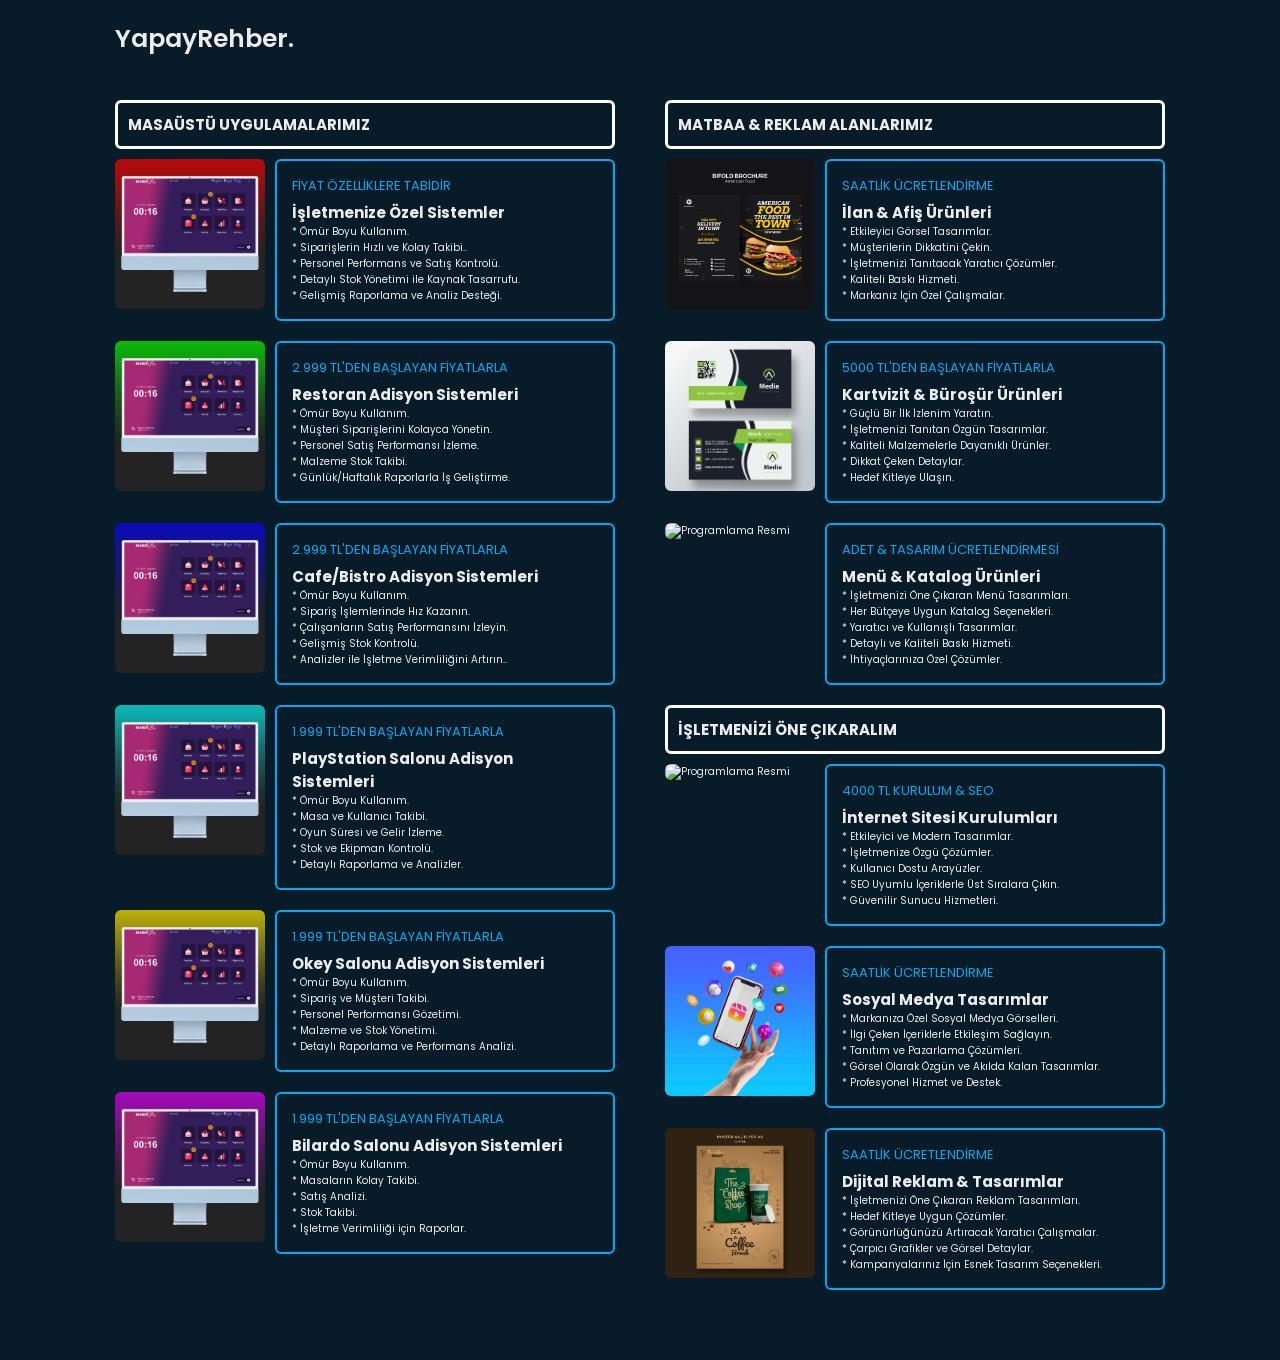
==== commit e8a4309b: "Update menu.html" ====
--- a/menu.html
+++ b/menu.html
@@ -186,7 +186,7 @@
                                     <img src="13.jpg" alt="Programlama Resmi">
                                 </div>
                                 <div class="content">
-                                    <div class="year"><i class="bx bxs-calendar"></i> SAATLİK ÜCRETLENDİRME</div>
+                                    <div class="year"><i class="bx bxs-calendar"></i>4000 TL KURULUM & SEO</div>
                                     <h3>İnternet Sitesi Kurulumları</h3>
                                     <p>
                                         * Etkileyici ve Modern Tasarımlar.<br>
@@ -203,7 +203,7 @@
                                     <img src="12.jpg" alt="Programlama Resmi">
                                 </div>
                                 <div class="content">
-                                    <div class="year"><i class="bx bxs-calendar"></i> 5000 TL'DEN BAŞLAYAN FİYATLARLA</div>
+                                    <div class="year"><i class="bx bxs-calendar"></i>SAATLİK ÜCRETLENDİRME</div>
                                     <h3>Sosyal Medya Tasarımlar</h3>
                                     <p>
                                         * Markanıza Özel Sosyal Medya Görselleri.<br>
@@ -220,7 +220,7 @@
                                     <img src="7.jpg" alt="Programlama Resmi">
                                 </div>
                                 <div class="content">
-                                    <div class="year"><i class="bx bxs-calendar"></i> 5000 TL'DEN BAŞLAYAN FİYATLARLA</div>
+                                    <div class="year"><i class="bx bxs-calendar"></i>SAATLİK ÜCRETLENDİRME</div>
                                     <h3>Dijital Reklam & Tasarımlar</h3>
                                     <p>
                                         * İşletmenizi Öne Çıkaran Reklam Tasarımları.<br>
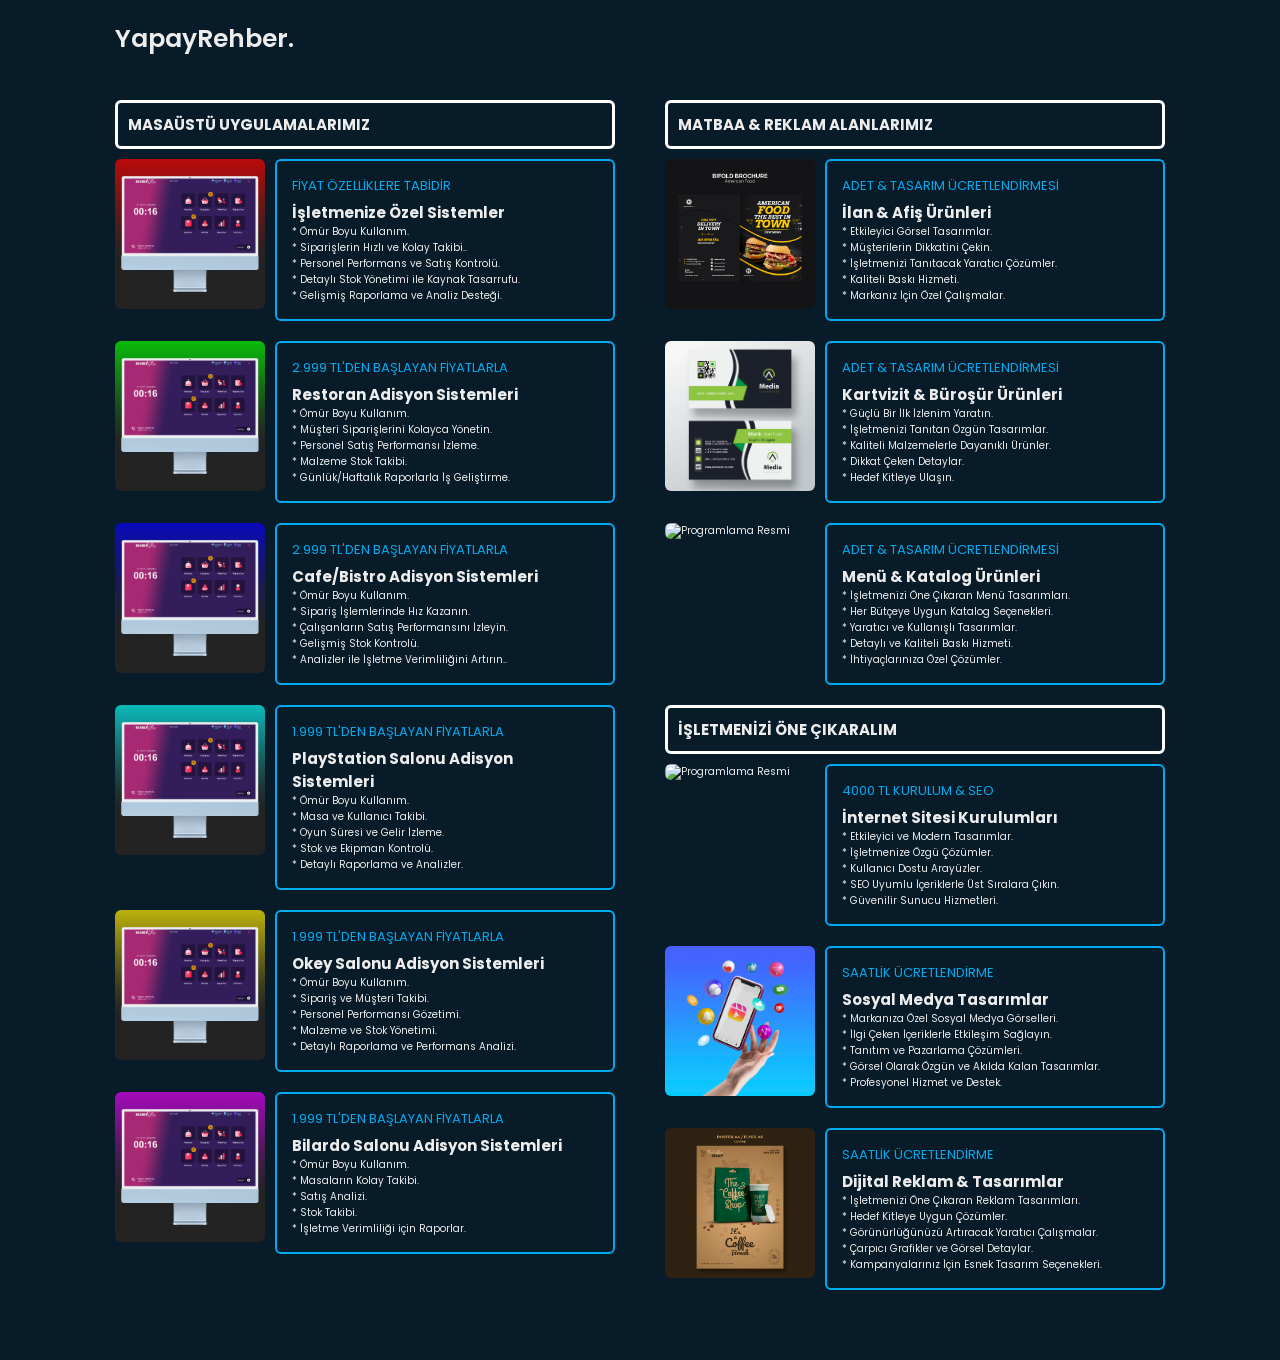
==== commit 27e4a9a2: "Update menu.html" ====
--- a/menu.html
+++ b/menu.html
@@ -131,7 +131,7 @@
                             <img src="10.jpg" alt="Programlama Resmi">
                         </div>
                         <div class="content">
-                            <div class="year"><i class="bx bxs-calendar"></i> SAATLİK ÜCRETLENDİRME</div>
+                            <div class="year"><i class="bx bxs-calendar"></i>ADET & TASARIM ÜCRETLENDİRMESİ</div>
                             <h3>İlan & Afiş  Ürünleri</h3>
                             <p>
                                 * Etkileyici Görsel Tasarımlar.<br>
@@ -148,7 +148,7 @@
                             <img src="9.jpg" alt="Programlama Resmi">
                         </div>
                         <div class="content">
-                            <div class="year"><i class="bx bxs-calendar"></i> 5000 TL'DEN BAŞLAYAN FİYATLARLA</div>
+                            <div class="year"><i class="bx bxs-calendar"></i>ADET & TASARIM ÜCRETLENDİRMESİ</div>
                             <h3>Kartvizit & Büroşür Ürünleri</h3>
                             <p>
                                 * Güçlü Bir İlk İzlenim Yaratın.<br>
@@ -165,7 +165,7 @@
                             <img src="8.jpg" alt="Programlama Resmi">
                         </div>
                         <div class="content">
-                            <div class="year"><i class="bx bxs-calendar"></i> ADET & TASARIM ÜCRETLENDİRMESİ</div>
+                            <div class="year"><i class="bx bxs-calendar"></i>ADET & TASARIM ÜCRETLENDİRMESİ</div>
                             <h3>Menü & Katalog Ürünleri</h3>
                             <p>
                                 * İşletmenizi Öne Çıkaran Menü Tasarımları.<br>
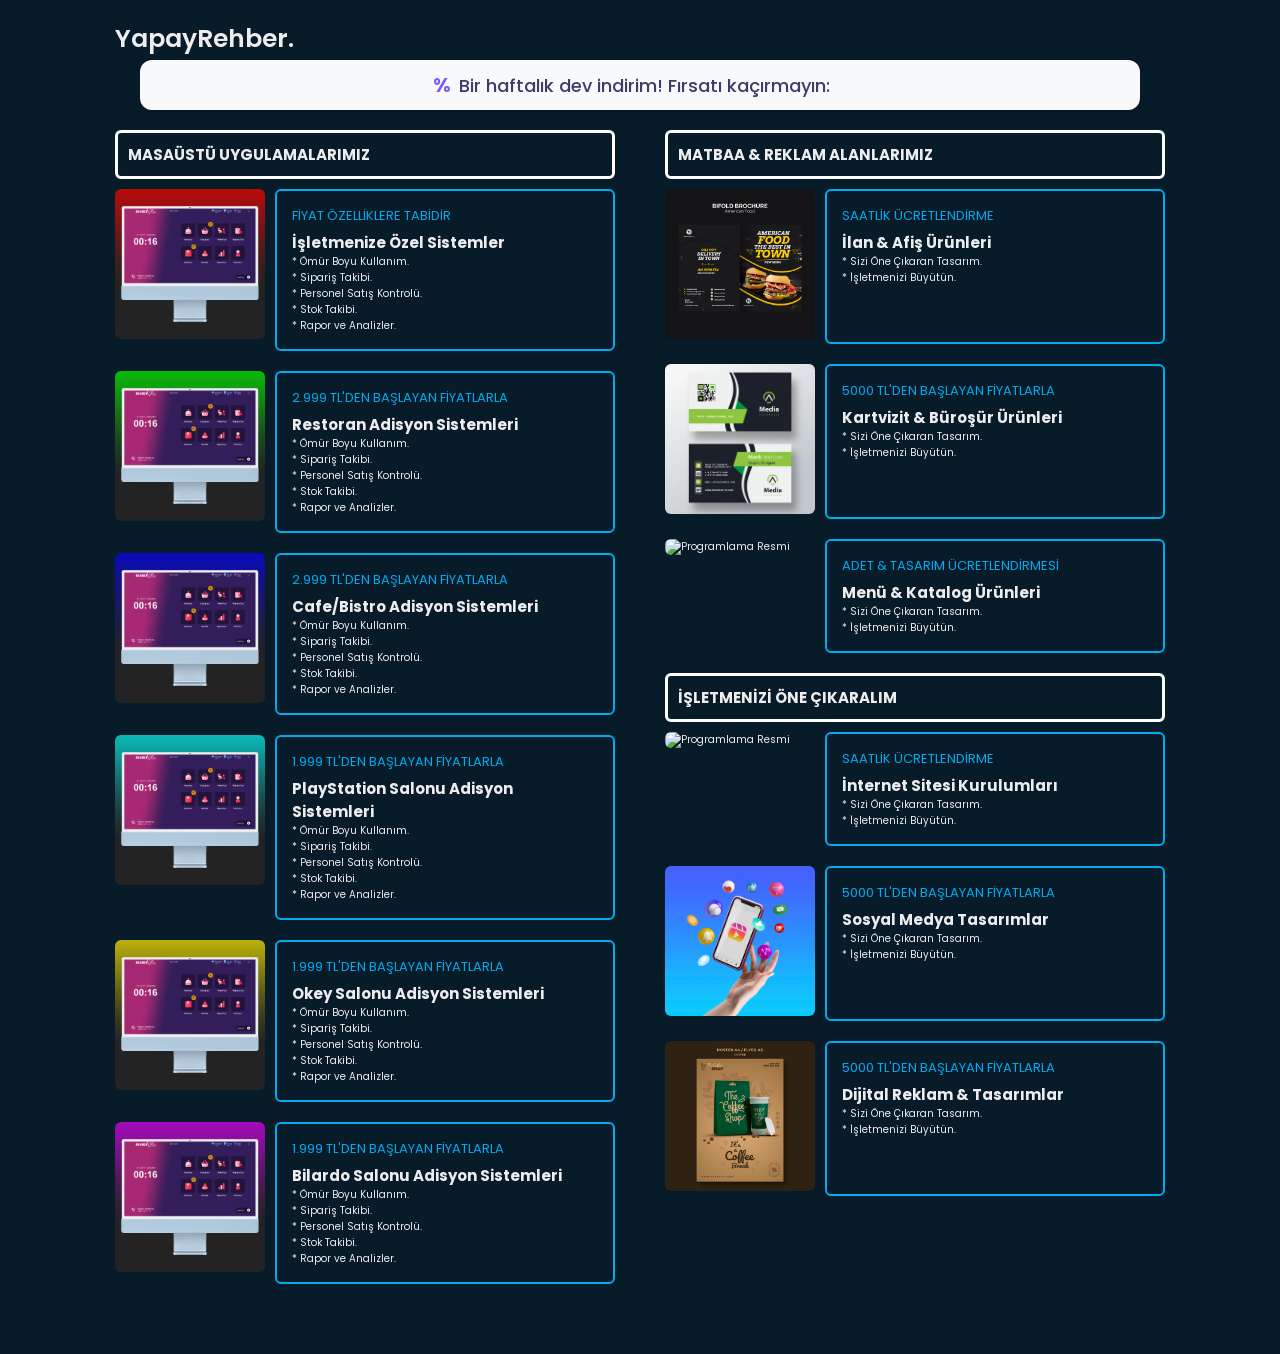
==== commit 6fccc630: "Update menu.html" ====
--- a/menu.html
+++ b/menu.html
@@ -20,6 +20,13 @@
 
     </header>
 
+    <div class="promo-banner">
+        <span class="promo-icon">%</span>
+        <span class="promo-text">Bir haftalık dev indirim! Fırsatı kaçırmayın:</span>
+        <span id="countdown" class="countdown"></span>
+    </div>
+    
+    
     <!-- Yolculuğum Sayfası Tasarımı -->
     <section class="education" id="education">
         <div class="education-row">
@@ -35,10 +42,10 @@
                             <div class="year"><i class="bx bxs-calendar"></i>FİYAT ÖZELLİKLERE TABİDİR</div>
                             <h3>İşletmenize Özel Sistemler</h3>
                             <p>* Ömür Boyu Kullanım.<br>
-                               * Siparişlerin Hızlı ve Kolay Takibi..<br>
-                               * Personel Performans ve Satış Kontrolü.<br>
-                               * Detaylı Stok Yönetimi ile Kaynak Tasarrufu.<br>
-                               * Gelişmiş Raporlama ve Analiz Desteği.<br>
+                               * Sipariş Takibi.<br>
+                               * Personel Satış Kontrolü.<br>
+                               * Stok Takibi.<br>
+                               * Rapor ve Analizler.<br>
                             </p>
                         </div>
                     </div>
@@ -50,10 +57,10 @@
                             <div class="year"><i class="bx bxs-calendar"></i>2.999 TL'DEN BAŞLAYAN FİYATLARLA</div>
                             <h3>Restoran Adisyon Sistemleri</h3>
                             <p>* Ömür Boyu Kullanım.<br>
-                               * Müşteri Siparişlerini Kolayca Yönetin.<br>
-                               * Personel Satış Performansı İzleme.<br>
-                               * Malzeme Stok Takibi.<br>
-                               * Günlük/Haftalık Raporlarla İş Geliştirme.<br>
+                               * Sipariş Takibi.<br>
+                               * Personel Satış Kontrolü.<br>
+                               * Stok Takibi.<br>
+                               * Rapor ve Analizler.<br>
                             </p>
                         </div>
                     </div>
@@ -65,10 +72,10 @@
                             <div class="year"><i class="bx bxs-calendar"></i>2.999 TL'DEN BAŞLAYAN FİYATLARLA</div>
                             <h3>Cafe/Bistro Adisyon Sistemleri</h3>
                             <p>* Ömür Boyu Kullanım.<br>
-                               * Sipariş İşlemlerinde Hız Kazanın.<br>
-                               * Çalışanların Satış Performansını İzleyin.<br>
-                               * Gelişmiş Stok Kontrolü.<br>
-                               * Analizler ile İşletme Verimliliğini Artırın..<br>
+                               * Sipariş Takibi.<br>
+                               * Personel Satış Kontrolü.<br>
+                               * Stok Takibi.<br>
+                               * Rapor ve Analizler.<br>
                             </p>
                         </div>
                     </div>
@@ -80,10 +87,10 @@
                             <div class="year"><i class="bx bxs-calendar"></i>1.999 TL'DEN BAŞLAYAN FİYATLARLA</div>
                             <h3>PlayStation Salonu Adisyon Sistemleri</h3>
                             <p>* Ömür Boyu Kullanım.<br>
-                               * Masa ve Kullanıcı Takibi.<br>
-                               * Oyun Süresi ve Gelir İzleme.<br>
-                               * Stok ve Ekipman Kontrolü.<br>
-                               * Detaylı Raporlama ve Analizler.<br>
+                               * Sipariş Takibi.<br>
+                               * Personel Satış Kontrolü.<br>
+                               * Stok Takibi.<br>
+                               * Rapor ve Analizler.<br>
                             </p>
                         </div>
                     </div>
@@ -96,10 +103,10 @@
                             <div class="year"><i class="bx bxs-calendar"></i>1.999 TL'DEN BAŞLAYAN FİYATLARLA</div>
                             <h3>Okey Salonu Adisyon Sistemleri</h3>
                             <p>* Ömür Boyu Kullanım.<br>
-                               * Sipariş ve Müşteri Takibi.<br>
-                               * Personel Performansı Gözetimi.<br>
-                               * Malzeme ve Stok Yönetimi.<br>
-                               * Detaylı Raporlama ve Performans Analizi.<br>
+                               * Sipariş Takibi.<br>
+                               * Personel Satış Kontrolü.<br>
+                               * Stok Takibi.<br>
+                               * Rapor ve Analizler.<br>
                             </p>
                         </div>
                     </div>
@@ -111,10 +118,10 @@
                             <div class="year"><i class="bx bxs-calendar"></i>1.999 TL'DEN BAŞLAYAN FİYATLARLA</div>
                             <h3>Bilardo Salonu Adisyon Sistemleri</h3>
                             <p>* Ömür Boyu Kullanım.<br>
-                               * Masaların Kolay Takibi.<br>
-                               * Satış Analizi.<br>
-                               * Stok Takibi.<br>
-                               * İşletme Verimliliği için Raporlar.<br>
+                               * Sipariş Takibi.<br>
+                               * Personel Satış Kontrolü.<br>
+                               * Stok Takibi.<br>
+                               * Rapor ve Analizler.<br>
                             </p>
                         </div>
                     </div>
@@ -131,14 +138,10 @@
                             <img src="10.jpg" alt="Programlama Resmi">
                         </div>
                         <div class="content">
-                            <div class="year"><i class="bx bxs-calendar"></i>ADET & TASARIM ÜCRETLENDİRMESİ</div>
+                            <div class="year"><i class="bx bxs-calendar"></i> SAATLİK ÜCRETLENDİRME</div>
                             <h3>İlan & Afiş  Ürünleri</h3>
-                            <p>
-                                * Etkileyici Görsel Tasarımlar.<br>
-                                * Müşterilerin Dikkatini Çekin.<br>
-                                * İşletmenizi Tanıtacak Yaratıcı Çözümler.<br>
-                                * Kaliteli Baskı Hizmeti.<br>
-                                * Markanız İçin Özel Çalışmalar.<br>
+                            <p>* Sizi Öne Çıkaran Tasarım.<br>
+                                * İşletmenizi Büyütün.<br>
                              </p>
                         </div>
                     </div>
@@ -148,14 +151,10 @@
                             <img src="9.jpg" alt="Programlama Resmi">
                         </div>
                         <div class="content">
-                            <div class="year"><i class="bx bxs-calendar"></i>ADET & TASARIM ÜCRETLENDİRMESİ</div>
+                            <div class="year"><i class="bx bxs-calendar"></i> 5000 TL'DEN BAŞLAYAN FİYATLARLA</div>
                             <h3>Kartvizit & Büroşür Ürünleri</h3>
-                            <p>
-                                * Güçlü Bir İlk İzlenim Yaratın.<br>
-                                * İşletmenizi Tanıtan Özgün Tasarımlar.<br>
-                                * Kaliteli Malzemelerle Dayanıklı Ürünler.<br>
-                                * Dikkat Çeken Detaylar.<br>
-                                * Hedef Kitleye Ulaşın.<br>
+                            <p>* Sizi Öne Çıkaran Tasarım.<br>
+                               * İşletmenizi Büyütün.<br>
                             </p>
                         </div>
                     </div>
@@ -165,14 +164,10 @@
                             <img src="8.jpg" alt="Programlama Resmi">
                         </div>
                         <div class="content">
-                            <div class="year"><i class="bx bxs-calendar"></i>ADET & TASARIM ÜCRETLENDİRMESİ</div>
+                            <div class="year"><i class="bx bxs-calendar"></i> ADET & TASARIM ÜCRETLENDİRMESİ</div>
                             <h3>Menü & Katalog Ürünleri</h3>
-                            <p>
-                                * İşletmenizi Öne Çıkaran Menü Tasarımları.<br>
-                                * Her Bütçeye Uygun Katalog Seçenekleri.<br>
-                                * Yaratıcı ve Kullanışlı Tasarımlar.<br>
-                                * Detaylı ve Kaliteli Baskı Hizmeti.<br>
-                                * İhtiyaçlarınıza Özel Çözümler.<br>
+                            <p>* Sizi Öne Çıkaran Tasarım.<br>
+                                * İşletmenizi Büyütün.<br>
                              </p>
                         </div>
                     </div>
@@ -186,14 +181,10 @@
                                     <img src="13.jpg" alt="Programlama Resmi">
                                 </div>
                                 <div class="content">
-                                    <div class="year"><i class="bx bxs-calendar"></i>4000 TL KURULUM & SEO</div>
+                                    <div class="year"><i class="bx bxs-calendar"></i> SAATLİK ÜCRETLENDİRME</div>
                                     <h3>İnternet Sitesi Kurulumları</h3>
-                                    <p>
-                                        * Etkileyici ve Modern Tasarımlar.<br>
-                                        * İşletmenize Özgü Çözümler.<br>
-                                        * Kullanıcı Dostu Arayüzler.<br>
-                                        * SEO Uyumlu İçeriklerle Üst Sıralara Çıkın.<br>
-                                        * Güvenilir Sunucu Hizmetleri.<br>
+                                    <p>* Sizi Öne Çıkaran Tasarım.<br>
+                                        * İşletmenizi Büyütün.<br>
                                      </p>
                                 </div>
                             </div>
@@ -203,14 +194,10 @@
                                     <img src="12.jpg" alt="Programlama Resmi">
                                 </div>
                                 <div class="content">
-                                    <div class="year"><i class="bx bxs-calendar"></i>SAATLİK ÜCRETLENDİRME</div>
+                                    <div class="year"><i class="bx bxs-calendar"></i> 5000 TL'DEN BAŞLAYAN FİYATLARLA</div>
                                     <h3>Sosyal Medya Tasarımlar</h3>
-                                    <p>
-                                        * Markanıza Özel Sosyal Medya Görselleri.<br>
-                                        * İlgi Çeken İçeriklerle Etkileşim Sağlayın.<br>
-                                        * Tanıtım ve Pazarlama Çözümleri.<br>
-                                        * Görsel Olarak Özgün ve Akılda Kalan Tasarımlar.<br>
-                                        * Profesyonel Hizmet ve Destek.<br>
+                                    <p>* Sizi Öne Çıkaran Tasarım.<br>
+                                       * İşletmenizi Büyütün.<br>
                                     </p>
                                 </div>
                             </div>
@@ -220,14 +207,10 @@
                                     <img src="7.jpg" alt="Programlama Resmi">
                                 </div>
                                 <div class="content">
-                                    <div class="year"><i class="bx bxs-calendar"></i>SAATLİK ÜCRETLENDİRME</div>
+                                    <div class="year"><i class="bx bxs-calendar"></i> 5000 TL'DEN BAŞLAYAN FİYATLARLA</div>
                                     <h3>Dijital Reklam & Tasarımlar</h3>
-                                    <p>
-                                        * İşletmenizi Öne Çıkaran Reklam Tasarımları.<br>
-                                        * Hedef Kitleye Uygun Çözümler.<br>
-                                        * Görünürlüğünüzü Artıracak Yaratıcı Çalışmalar.<br>
-                                        * Çarpıcı Grafikler ve Görsel Detaylar.<br>
-                                        * Kampanyalarınız İçin Esnek Tasarım Seçenekleri.<br>
+                                    <p>* Sizi Öne Çıkaran Tasarım.<br>
+                                       * İşletmenizi Büyütün.<br>
                                     </p>
                                 </div>
                             </div>
--- a/mstyle.css
+++ b/mstyle.css
@@ -80,7 +80,8 @@
 /* Ana Bölüm */
 section {
     min-height: 100vh;
-    padding: 10rem 9% 2rem;
+    padding: 5rem 9% 2rem;
+    margin-top: -50px; /* Üstten boşluk eklemek için */
 }
 
 /* Education Bölümü */
@@ -203,23 +204,34 @@
 }
 
 @media (max-width: 462px) {
-    .education {
-        padding: 10rem 4% 5rem;
-    }
-    .footer {
-        flex-direction: column-reverse;
-    }
-    .footer p {
-        margin-top: 2rem;
-        text-align: center;
+    .promo-banner {
+        padding: 8px 15px;
+        font-size: 10px;
+        margin-top: 20px;
+        width: 95%;
+        max-width: 400px;
+    }
+
+    .promo-banner .promo-icon {
+        font-size: 10px;
+    }
+
+    .promo-banner .promo-text {
+        font-size: 14px;
+        margin-right: 5px;
+    }
+
+    .promo-banner .countdown {
+        font-size: 4px; /* Sayaç boyutunu daha da küçülttük */
     }
 }
 
 @media (max-width: 371px) {
-    .home {
-        justify-content: center;
-    }
-}
+    .promo-banner .countdown {
+        font-size: 3px; /* Daha küçük ekranlar için sayaç boyutunu daha da küçültüyoruz */
+    }
+}
+
 
 /* Animasyonlar */
 @keyframes homeBgText {
@@ -255,3 +267,39 @@
         width: 0;
     }
 }
+
+/* Promo Banner Styles */
+.promo-banner {
+    display: flex;
+    align-items: center;
+    justify-content: center;
+    padding: 10px 20px;
+    background-color: #f8f9fa;
+    border-radius: 12px;
+    color: #3f3b6c;
+    font-size: 18px;
+    font-weight: 500;
+    margin: 20px auto;
+    width: 90%;
+    margin-top: 60px; /* Üstten boşluk eklemek için */
+    max-width: 1000px;
+    box-shadow: 0 4px 8px rgba(0, 0, 0, 0.1);
+}
+
+.promo-banner .promo-icon {
+    color: #7a5aff;
+    font-size: 20px;
+    font-weight: bold;
+    margin-right: 8px;
+}
+
+.promo-banner .promo-text {
+    margin-right: 8px;
+}
+
+.promo-banner .countdown {
+    color: hsl(273, 96%, 50%); /* Kırmızımsı renk */
+    font-weight: bold;
+    font-size: 20px;
+    padding-left: 10px;
+}
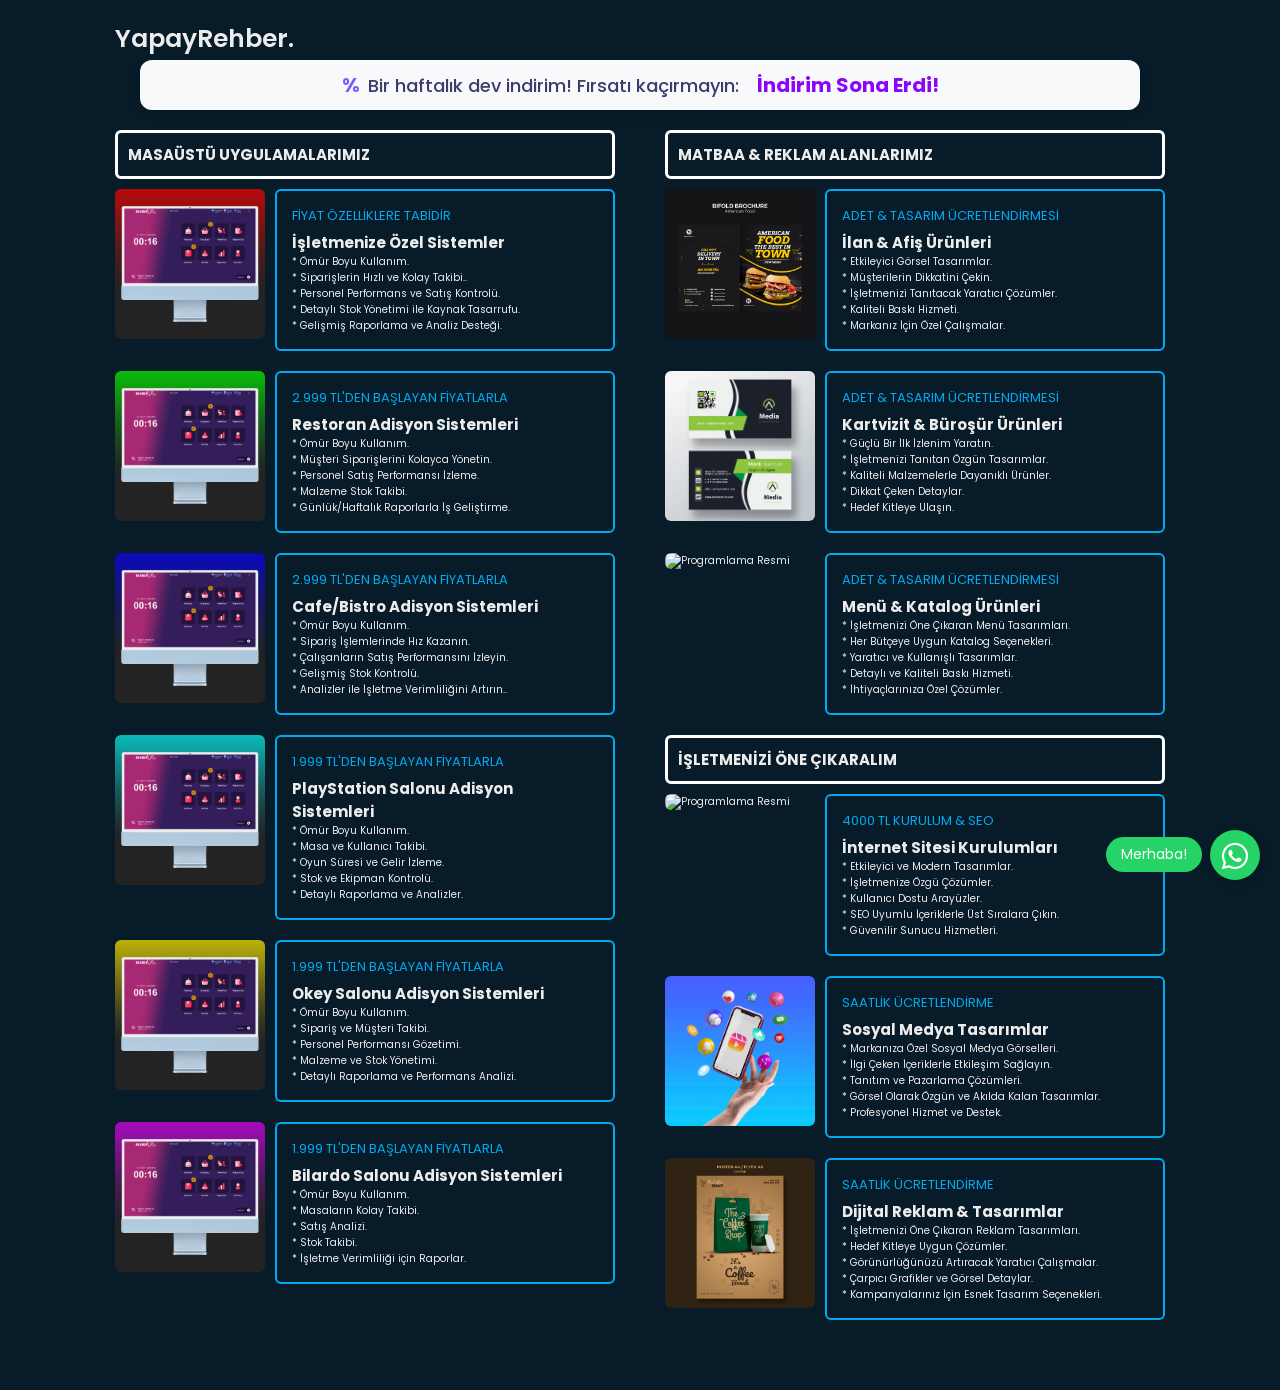
==== commit 400a52e0: "Add files via upload" ====
--- a/menu.html
+++ b/menu.html
@@ -6,7 +6,7 @@
     <meta http-equiv="X-UA-Compatible" content="IE=edge">
     <meta name="viewport" content="width=device-width, initial-scale=1.0">
     <title>Yapay Rehber | Yazılım ve Teknoloji</title>
-
+    <link rel="stylesheet" href="https://cdnjs.cloudflare.com/ajax/libs/font-awesome/6.0.0-beta3/css/all.min.css">
     <link rel="stylesheet" href="mstyle.css">
 </head>
 
@@ -14,10 +14,7 @@
     <!-- Menü Bar Tasarımı -->
     <header class="header">
         <a href="index.html" class="logo">YapayRehber.<span class="animate" style="--i:1;"></span></a>
-
-
         <div class="bx bx-menu" id="menu-icon"><span class="animate" style="--i:2;"></span></div>
-
     </header>
 
     <div class="promo-banner">
@@ -25,8 +22,13 @@
         <span class="promo-text">Bir haftalık dev indirim! Fırsatı kaçırmayın:</span>
         <span id="countdown" class="countdown"></span>
     </div>
+
+    <a href="https://wa.me/905533272874" class="whatsapp-float" target="_blank">
+        <i class="fab fa-whatsapp whatsapp-icon"></i>
+        <div class="whatsapp-message">Merhaba!</div>
+    </a>
     
-    
+
     <!-- Yolculuğum Sayfası Tasarımı -->
     <section class="education" id="education">
         <div class="education-row">
@@ -42,10 +44,10 @@
                             <div class="year"><i class="bx bxs-calendar"></i>FİYAT ÖZELLİKLERE TABİDİR</div>
                             <h3>İşletmenize Özel Sistemler</h3>
                             <p>* Ömür Boyu Kullanım.<br>
-                               * Sipariş Takibi.<br>
-                               * Personel Satış Kontrolü.<br>
-                               * Stok Takibi.<br>
-                               * Rapor ve Analizler.<br>
+                               * Siparişlerin Hızlı ve Kolay Takibi..<br>
+                               * Personel Performans ve Satış Kontrolü.<br>
+                               * Detaylı Stok Yönetimi ile Kaynak Tasarrufu.<br>
+                               * Gelişmiş Raporlama ve Analiz Desteği.<br>
                             </p>
                         </div>
                     </div>
@@ -57,10 +59,10 @@
                             <div class="year"><i class="bx bxs-calendar"></i>2.999 TL'DEN BAŞLAYAN FİYATLARLA</div>
                             <h3>Restoran Adisyon Sistemleri</h3>
                             <p>* Ömür Boyu Kullanım.<br>
-                               * Sipariş Takibi.<br>
-                               * Personel Satış Kontrolü.<br>
-                               * Stok Takibi.<br>
-                               * Rapor ve Analizler.<br>
+                               * Müşteri Siparişlerini Kolayca Yönetin.<br>
+                               * Personel Satış Performansı İzleme.<br>
+                               * Malzeme Stok Takibi.<br>
+                               * Günlük/Haftalık Raporlarla İş Geliştirme.<br>
                             </p>
                         </div>
                     </div>
@@ -72,10 +74,10 @@
                             <div class="year"><i class="bx bxs-calendar"></i>2.999 TL'DEN BAŞLAYAN FİYATLARLA</div>
                             <h3>Cafe/Bistro Adisyon Sistemleri</h3>
                             <p>* Ömür Boyu Kullanım.<br>
-                               * Sipariş Takibi.<br>
-                               * Personel Satış Kontrolü.<br>
-                               * Stok Takibi.<br>
-                               * Rapor ve Analizler.<br>
+                               * Sipariş İşlemlerinde Hız Kazanın.<br>
+                               * Çalışanların Satış Performansını İzleyin.<br>
+                               * Gelişmiş Stok Kontrolü.<br>
+                               * Analizler ile İşletme Verimliliğini Artırın..<br>
                             </p>
                         </div>
                     </div>
@@ -87,10 +89,10 @@
                             <div class="year"><i class="bx bxs-calendar"></i>1.999 TL'DEN BAŞLAYAN FİYATLARLA</div>
                             <h3>PlayStation Salonu Adisyon Sistemleri</h3>
                             <p>* Ömür Boyu Kullanım.<br>
-                               * Sipariş Takibi.<br>
-                               * Personel Satış Kontrolü.<br>
-                               * Stok Takibi.<br>
-                               * Rapor ve Analizler.<br>
+                               * Masa ve Kullanıcı Takibi.<br>
+                               * Oyun Süresi ve Gelir İzleme.<br>
+                               * Stok ve Ekipman Kontrolü.<br>
+                               * Detaylı Raporlama ve Analizler.<br>
                             </p>
                         </div>
                     </div>
@@ -103,10 +105,10 @@
                             <div class="year"><i class="bx bxs-calendar"></i>1.999 TL'DEN BAŞLAYAN FİYATLARLA</div>
                             <h3>Okey Salonu Adisyon Sistemleri</h3>
                             <p>* Ömür Boyu Kullanım.<br>
-                               * Sipariş Takibi.<br>
-                               * Personel Satış Kontrolü.<br>
-                               * Stok Takibi.<br>
-                               * Rapor ve Analizler.<br>
+                               * Sipariş ve Müşteri Takibi.<br>
+                               * Personel Performansı Gözetimi.<br>
+                               * Malzeme ve Stok Yönetimi.<br>
+                               * Detaylı Raporlama ve Performans Analizi.<br>
                             </p>
                         </div>
                     </div>
@@ -118,10 +120,10 @@
                             <div class="year"><i class="bx bxs-calendar"></i>1.999 TL'DEN BAŞLAYAN FİYATLARLA</div>
                             <h3>Bilardo Salonu Adisyon Sistemleri</h3>
                             <p>* Ömür Boyu Kullanım.<br>
-                               * Sipariş Takibi.<br>
-                               * Personel Satış Kontrolü.<br>
+                               * Masaların Kolay Takibi.<br>
+                               * Satış Analizi.<br>
                                * Stok Takibi.<br>
-                               * Rapor ve Analizler.<br>
+                               * İşletme Verimliliği için Raporlar.<br>
                             </p>
                         </div>
                     </div>
@@ -138,10 +140,14 @@
                             <img src="10.jpg" alt="Programlama Resmi">
                         </div>
                         <div class="content">
-                            <div class="year"><i class="bx bxs-calendar"></i> SAATLİK ÜCRETLENDİRME</div>
+                            <div class="year"><i class="bx bxs-calendar"></i>ADET & TASARIM ÜCRETLENDİRMESİ</div>
                             <h3>İlan & Afiş  Ürünleri</h3>
-                            <p>* Sizi Öne Çıkaran Tasarım.<br>
-                                * İşletmenizi Büyütün.<br>
+                            <p>
+                                * Etkileyici Görsel Tasarımlar.<br>
+                                * Müşterilerin Dikkatini Çekin.<br>
+                                * İşletmenizi Tanıtacak Yaratıcı Çözümler.<br>
+                                * Kaliteli Baskı Hizmeti.<br>
+                                * Markanız İçin Özel Çalışmalar.<br>
                              </p>
                         </div>
                     </div>
@@ -151,10 +157,14 @@
                             <img src="9.jpg" alt="Programlama Resmi">
                         </div>
                         <div class="content">
-                            <div class="year"><i class="bx bxs-calendar"></i> 5000 TL'DEN BAŞLAYAN FİYATLARLA</div>
+                            <div class="year"><i class="bx bxs-calendar"></i>ADET & TASARIM ÜCRETLENDİRMESİ</div>
                             <h3>Kartvizit & Büroşür Ürünleri</h3>
-                            <p>* Sizi Öne Çıkaran Tasarım.<br>
-                               * İşletmenizi Büyütün.<br>
+                            <p>
+                                * Güçlü Bir İlk İzlenim Yaratın.<br>
+                                * İşletmenizi Tanıtan Özgün Tasarımlar.<br>
+                                * Kaliteli Malzemelerle Dayanıklı Ürünler.<br>
+                                * Dikkat Çeken Detaylar.<br>
+                                * Hedef Kitleye Ulaşın.<br>
                             </p>
                         </div>
                     </div>
@@ -164,10 +174,14 @@
                             <img src="8.jpg" alt="Programlama Resmi">
                         </div>
                         <div class="content">
-                            <div class="year"><i class="bx bxs-calendar"></i> ADET & TASARIM ÜCRETLENDİRMESİ</div>
+                            <div class="year"><i class="bx bxs-calendar"></i>ADET & TASARIM ÜCRETLENDİRMESİ</div>
                             <h3>Menü & Katalog Ürünleri</h3>
-                            <p>* Sizi Öne Çıkaran Tasarım.<br>
-                                * İşletmenizi Büyütün.<br>
+                            <p>
+                                * İşletmenizi Öne Çıkaran Menü Tasarımları.<br>
+                                * Her Bütçeye Uygun Katalog Seçenekleri.<br>
+                                * Yaratıcı ve Kullanışlı Tasarımlar.<br>
+                                * Detaylı ve Kaliteli Baskı Hizmeti.<br>
+                                * İhtiyaçlarınıza Özel Çözümler.<br>
                              </p>
                         </div>
                     </div>
@@ -181,10 +195,14 @@
                                     <img src="13.jpg" alt="Programlama Resmi">
                                 </div>
                                 <div class="content">
-                                    <div class="year"><i class="bx bxs-calendar"></i> SAATLİK ÜCRETLENDİRME</div>
+                                    <div class="year"><i class="bx bxs-calendar"></i>4000 TL KURULUM & SEO</div>
                                     <h3>İnternet Sitesi Kurulumları</h3>
-                                    <p>* Sizi Öne Çıkaran Tasarım.<br>
-                                        * İşletmenizi Büyütün.<br>
+                                    <p>
+                                        * Etkileyici ve Modern Tasarımlar.<br>
+                                        * İşletmenize Özgü Çözümler.<br>
+                                        * Kullanıcı Dostu Arayüzler.<br>
+                                        * SEO Uyumlu İçeriklerle Üst Sıralara Çıkın.<br>
+                                        * Güvenilir Sunucu Hizmetleri.<br>
                                      </p>
                                 </div>
                             </div>
@@ -194,10 +212,14 @@
                                     <img src="12.jpg" alt="Programlama Resmi">
                                 </div>
                                 <div class="content">
-                                    <div class="year"><i class="bx bxs-calendar"></i> 5000 TL'DEN BAŞLAYAN FİYATLARLA</div>
+                                    <div class="year"><i class="bx bxs-calendar"></i>SAATLİK ÜCRETLENDİRME</div>
                                     <h3>Sosyal Medya Tasarımlar</h3>
-                                    <p>* Sizi Öne Çıkaran Tasarım.<br>
-                                       * İşletmenizi Büyütün.<br>
+                                    <p>
+                                        * Markanıza Özel Sosyal Medya Görselleri.<br>
+                                        * İlgi Çeken İçeriklerle Etkileşim Sağlayın.<br>
+                                        * Tanıtım ve Pazarlama Çözümleri.<br>
+                                        * Görsel Olarak Özgün ve Akılda Kalan Tasarımlar.<br>
+                                        * Profesyonel Hizmet ve Destek.<br>
                                     </p>
                                 </div>
                             </div>
@@ -207,10 +229,14 @@
                                     <img src="7.jpg" alt="Programlama Resmi">
                                 </div>
                                 <div class="content">
-                                    <div class="year"><i class="bx bxs-calendar"></i> 5000 TL'DEN BAŞLAYAN FİYATLARLA</div>
+                                    <div class="year"><i class="bx bxs-calendar"></i>SAATLİK ÜCRETLENDİRME</div>
                                     <h3>Dijital Reklam & Tasarımlar</h3>
-                                    <p>* Sizi Öne Çıkaran Tasarım.<br>
-                                       * İşletmenizi Büyütün.<br>
+                                    <p>
+                                        * İşletmenizi Öne Çıkaran Reklam Tasarımları.<br>
+                                        * Hedef Kitleye Uygun Çözümler.<br>
+                                        * Görünürlüğünüzü Artıracak Yaratıcı Çalışmalar.<br>
+                                        * Çarpıcı Grafikler ve Görsel Detaylar.<br>
+                                        * Kampanyalarınız İçin Esnek Tasarım Seçenekleri.<br>
                                     </p>
                                 </div>
                             </div>
@@ -228,4 +254,4 @@
 
     <script src="mscrip.js"></script>
 </body>
-</html>
+</html>
--- a/mstyle.css
+++ b/mstyle.css
@@ -303,3 +303,49 @@
     font-size: 20px;
     padding-left: 10px;
 }
+
+
+
+/* WhatsApp Butonu */
+.whatsapp-float {
+    position: fixed;
+    width: 50px;
+    height: 50px;
+    bottom: 20px;
+    right: 20px;
+    background-color: #25d366;
+    color: #FFF;
+    border-radius: 50px;
+    text-align: center;
+    font-size: 30px;
+    box-shadow: 2px 2px 10px rgba(0, 0, 0, 0.2);
+    z-index: 1000;
+    display: flex;
+    align-items: center;
+    justify-content: center;
+}
+
+.whatsapp-icon {
+    margin-top: 1px;
+}
+
+/* "Merhaba!" Mesajı */
+.whatsapp-message {
+    background-color: #25d366;
+    color: #FFF;
+    font-size: 14px;
+    padding: 7px 15px;
+    border-radius: 20px;
+    position: absolute;
+    right: 70px; /* Butonun sağında görünecek */
+    bottom: 15px;
+    opacity: 1;
+    bottom: 20px;
+    margin: -12px;
+    transition: opacity 0.5s ease;
+}
+
+/* Mesaj gizlendiğinde */
+.whatsapp-message.hide {
+    opacity: 0;
+}
